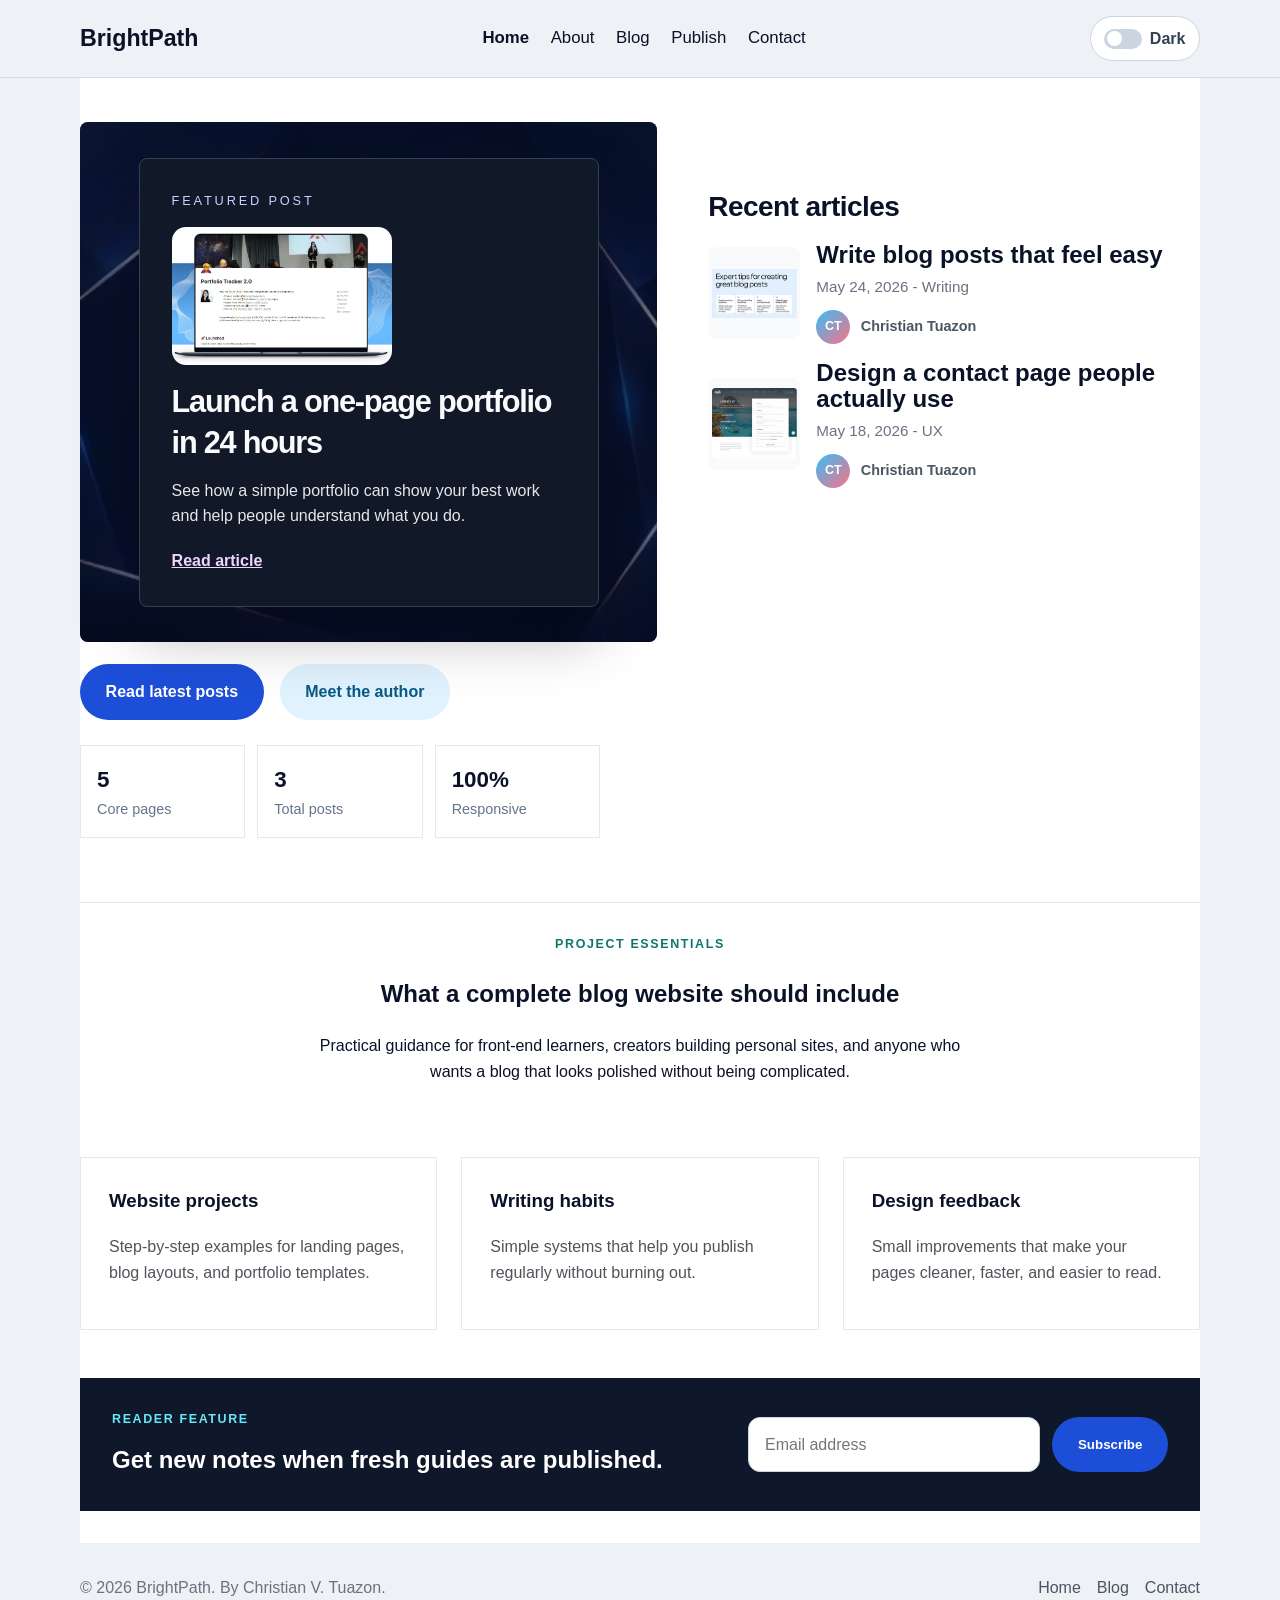
==== index.html @ 2ee39166 "Add files via upload" ====
<!DOCTYPE html>
<html lang="en">
<head>
  <meta charset="UTF-8" />
  <meta name="viewport" content="width=device-width, initial-scale=1.0" />
  <title>BrightPath Blog | Home</title>
  <link rel="stylesheet" href="styles.css?v=20260606-home-responsive-fast" />
</head>
<body class="home-editorial-page">
      <header class="site-header home-shared-header">
      <div class="container header-inner">
        <a class="brand" href="index.html">BrightPath</a>
        <nav>
          <a class="active" href="index.html">Home</a>
          <a href="about.html">About</a>
          <a href="blog.html">Blog</a>
          <a href="publish.html">Publish</a>
          <a href="contact.html">Contact</a>
        </nav>
        <button class="theme-toggle" type="button" aria-label="Turn dark mode on" aria-pressed="false">
          <span class="toggle-track"><span class="toggle-thumb"></span></span>
          <span class="toggle-text">Dark</span>
        </button>
      </div>
    </header>

  <main class="home-editorial-shell">


    <section class="home-editorial-hero">
      <div class="home-feature-story">
        <article class="home-feature-backdrop">
          <div class="home-feature-overlay-card">
            <p class="eyebrow">Featured post</p>
            <a class="home-latest-image" id="home-latest-image-link" href="blog.html"><img id="home-latest-image" src="upscalemedia-transformed.jpg" alt="Latest blog image" /></a>
            <h1 id="home-latest-title">Build your website, publish your story, and grow with confidence.</h1>
            <p id="home-latest-excerpt">BrightPath shares clear tutorials and project notes for makers who want a clean blog, a polished portfolio, and a simple publishing routine.</p>
            <a class="home-latest-link" id="home-latest-link" href="blog.html">Read article</a>
          </div>
        </article>
        <div class="hero-actions">
          <a class="btn" href="blog.html">Read latest posts</a>
          <a class="btn btn-secondary" href="about.html">Meet the author</a>
        </div>
        <div class="hero-stats" aria-label="Website highlights">
          <div><strong>5</strong><span>Core pages</span></div>
          <div><strong id="home-post-count">3</strong><span>Total posts</span></div>
          <div><strong>100%</strong><span>Responsive</span></div>
        </div>
      </div>

      <aside class="home-recent-panel" aria-label="Featured and recent posts">
        <h2>Recent articles</h2>

        <div class="home-recent-list" id="home-recent-posts"></div>
      </aside>
    </section>

    <section class="home-essentials-section features">
      <article>
        <p class="section-label">Project essentials</p>
        <h2>What a complete blog website should include</h2>
        <p>Practical guidance for front-end learners, creators building personal sites, and anyone who wants a blog that looks polished without being complicated.</p>
      </article>
      <div class="feature-grid">
        <div class="feature-card">
          <h3>Website projects</h3>
          <p>Step-by-step examples for landing pages, blog layouts, and portfolio templates.</p>
        </div>
        <div class="feature-card">
          <h3>Writing habits</h3>
          <p>Simple systems that help you publish regularly without burning out.</p>
        </div>
        <div class="feature-card">
          <h3>Design feedback</h3>
          <p>Small improvements that make your pages cleaner, faster, and easier to read.</p>
        </div>
      </div>
    </section>

    <section class="newsletter-strip home-newsletter">
      <div>
        <p class="section-label">Reader feature</p>
        <h2>Get new notes when fresh guides are published.</h2>
      </div>
      <form id="newsletter-form">
        <input type="email" placeholder="Email address" aria-label="Email address" />
        <button class="btn" type="submit">Subscribe</button>
      </form>
      <p class="form-note" id="newsletter-note" hidden>Thanks. You are on the reader list.</p>
    </section>
  </main>

  <footer class="site-footer home-footer">
    <div class="container footer-inner">
      <p>&copy; 2026 BrightPath. By Christian V. Tuazon.</p>
      <nav>
        <a href="index.html">Home</a>
        <a href="blog.html">Blog</a>
        <a href="contact.html">Contact</a>
      </nav>
    </div>
  </footer>

  <script>
    const savedTheme = localStorage.getItem('brightpath-theme');
    if (savedTheme === 'dark') document.documentElement.dataset.theme = 'dark';
    document.querySelectorAll('.theme-toggle').forEach((button) => {
      const updateToggle = () => {
        const isDark = document.documentElement.dataset.theme === 'dark';
        button.setAttribute('aria-pressed', String(isDark));
        button.setAttribute('aria-label', isDark ? 'Turn dark mode off' : 'Turn dark mode on');
        button.querySelector('.toggle-text').textContent = isDark ? 'Light' : 'Dark';
      };
      button.addEventListener('click', () => {
        const isDark = document.documentElement.dataset.theme === 'dark';
        if (isDark) {
          delete document.documentElement.dataset.theme;
          localStorage.setItem('brightpath-theme', 'light');
        } else {
          document.documentElement.dataset.theme = 'dark';
          localStorage.setItem('brightpath-theme', 'dark');
        }
        updateToggle();
      });
      updateToggle();
    });
  </script>
  <script src="posts-data.js?v=20260606"></script>
  <script>
    function paintHomePosts(homePosts) {
      const recentPosts = homePosts.slice(1, 4);
      const recentContainer = document.getElementById('home-recent-posts');
      const postCount = document.getElementById('home-post-count');
      const latestTitle = document.getElementById('home-latest-title');
      const latestExcerpt = document.getElementById('home-latest-excerpt');
      const latestLink = document.getElementById('home-latest-link');
      const latestImage = document.getElementById('home-latest-image');
      const latestImageLink = document.getElementById('home-latest-image-link');

      postCount.textContent = homePosts.length;

      if (homePosts.length) {
        const featured = homePosts[0];
        latestTitle.textContent = featured.title;
        latestExcerpt.textContent = featured.excerpt;
        latestLink.href = `post.html?id=${encodeURIComponent(featured.id)}`;
        latestImage.src = featured.image;
        latestImage.alt = featured.imageAlt;
        latestImageLink.href = `post.html?id=${encodeURIComponent(featured.id)}`;

      }

      recentContainer.innerHTML = recentPosts.map((post) => `
        <article class="home-recent-item">
          <img src="${BlogStore.escape(post.image)}" alt="${BlogStore.escape(post.imageAlt)}" />
          <div>
            <h3><a href="post.html?id=${encodeURIComponent(post.id)}">${BlogStore.escape(post.title)}</a></h3>
            <p class="meta">${BlogStore.escape(post.date)} - ${BlogStore.escape(post.categoryLabel)}</p>
            <div class="home-author-row home-author-row-small"><span class="home-avatar">CT</span><span>Christian Tuazon</span></div>
          </div>
        </article>
      `).join('');
    }

    async function renderHomePosts() {
      paintHomePosts(BlogStore.dedupePosts([...BlogStore.getLocalPosts(), ...defaultPosts]));

      const homePosts = await BlogStore.getPosts();
      paintHomePosts(homePosts);
    }

    renderHomePosts();

    document.getElementById('newsletter-form').addEventListener('submit', function(event) {
      event.preventDefault();
      document.getElementById('newsletter-note').hidden = false;
      this.reset();
    });
  </script>
</body>
</html>
---- styles.css ----
:root {
  color-scheme: light;
  font-family: Inter, Arial, sans-serif;
  font-size: 16px;
  line-height: 1.6;
  color: #111827;
  background: #f5f7fb;
}

* {
  box-sizing: border-box;
}

html, body {
  margin: 0;
  padding: 0;
}

body {
  min-height: 100vh;
}

img {
  max-width: 100%;
  display: block;
}

.container {
  width: min(1120px, calc(100% - 2rem));
  margin: 0 auto;
}

.site-header {
  background: #fff;
  border-bottom: 1px solid #e7e7ed;
  position: sticky;
  top: 0;
  z-index: 10;
}

.header-inner {
  display: flex;
  align-items: center;
  justify-content: space-between;
  gap: 1rem;
  padding: 1rem 0;
}

.brand {
  font-weight: 700;
  font-size: 1.3rem;
  color: #111827;
  text-decoration: none;
}

nav {
  display: flex;
  flex-wrap: wrap;
  gap: 1rem;
}

nav a {
  color: #4b5563;
  text-decoration: none;
  font-weight: 500;
}

nav a:hover {
  color: #111827;
}

nav a.active {
  color: #111827;
  font-weight: 700;
}

.hero, .page-hero {
  padding: 4rem 0 3rem;
}

.publish-quote-page {
  background: #060a17;
}

.publish-quote-page .site-header {
  background: transparent;
  border-bottom: none;
}

.publish-quote-page .header-inner {
  background: rgba(6, 16, 32, 0.92);
  border: 1px solid rgba(255, 255, 255, 0.08);
}

.publish-quote-page .content-block {
  background: #0f172a;
  border: 1px solid rgba(255, 255, 255, 0.08);
  box-shadow: 0 40px 90px rgba(0, 0, 0, 0.35);
}

.publish-quote-page .page-hero {
  background: transparent;
}

.publish-form {
  display: grid;
  gap: 1.5rem;
}

.publish-form .form-row {
  display: grid;
  grid-template-columns: repeat(2, minmax(0, 1fr));
  gap: 1.25rem;
}

.publish-form .form-row.full {
  grid-template-columns: 1fr;
}

.publish-form label {
  background: #f8fafc;
  border: 1px solid #e5e7ef;
  border-radius: 18px;
  padding: 1rem 1.1rem;
}

.publish-form label span,
.publish-form label strong {
  display: block;
}

.publish-form label input,
.publish-form label select,
.publish-form label textarea {
  margin-top: 0.75rem;
}

.hero {
  display: grid;
  gap: 2rem;
  grid-template-columns: 1.4fr 1fr;
  align-items: center;
}

.about-hero,
.contact-hero {
  display: grid;
  gap: 2rem;
  grid-template-columns: 1.25fr 0.75fr;
  align-items: center;
}

.hero-visual {
  position: relative;
}

.hero-illustration {
  width: 100%;
  border-radius: 28px;
  box-shadow: 0 25px 50px rgba(15, 23, 42, 0.08);
}

.hero-card {
  position: absolute;
  left: 0;
  right: 0;
  bottom: -2rem;
  margin: auto;
  width: min(360px, 100%);
  background: #fff;
  border: 1px solid #e7e7ed;
  border-radius: 24px;
  padding: 1.6rem;
  box-shadow: 0 24px 50px rgba(15, 23, 42, 0.08);
}

.card-label {
  text-transform: uppercase;
  letter-spacing: 0.2em;
  font-size: 0.75rem;
  color: #0f766e;
  margin-bottom: 0.75rem;
}

.eyebrow {
  text-transform: uppercase;
  letter-spacing: 0.15em;
  font-size: 0.8rem;
  margin-bottom: 1rem;
  color: #0f766e;
}

.section-label {
  color: #0f766e;
  font-size: 0.78rem;
  font-weight: 800;
  letter-spacing: 0.13em;
  margin: 0 0 0.65rem;
  text-transform: uppercase;
}

.description-box {
  background: #f8fafc;
  border: 1px solid #e2e8f0;
  border-radius: 14px;
  margin-top: 1.25rem;
  padding: 1.25rem;
}

.description-box p {
  margin-top: 0;
}

.description-box ul {
  margin-bottom: 0;
}

.hero h1, .page-hero h1 {
  font-size: clamp(2.5rem, 4vw, 3.6rem);
  margin: 0 0 1rem;
  max-width: 14ch;
}

.hero p, .page-hero p {
  max-width: 60ch;
  color: #4b5563;
}

.hero-actions,
.post-actions {
  display: flex;
  flex-wrap: wrap;
  gap: 1rem;
  margin-top: 1.5rem;
}

.hero-stats {
  display: grid;
  grid-template-columns: repeat(3, minmax(0, 1fr));
  gap: 0.75rem;
  margin-top: 2rem;
  max-width: 520px;
}

.hero-stats div {
  background: #fff;
  border: 1px solid #e7e7ed;
  border-radius: 14px;
  padding: 1rem;
}

.hero-stats strong,
.hero-stats span {
  display: block;
}

.hero-stats strong {
  font-size: 1.4rem;
}

.hero-stats span {
  color: #64748b;
  font-size: 0.9rem;
}

.btn {
  display: inline-flex;
  align-items: center;
  justify-content: center;
  padding: 0.95rem 1.6rem;
  border-radius: 999px;
  border: none;
  background: #1d4ed8;
  color: #fff;
  text-decoration: none;
  font-weight: 600;
}

.btn:hover {
  background: #1e40af;
}

.btn-secondary {
  background: #e0f2fe;
  color: #075985;
}

.features {
  display: grid;
  gap: 1.5rem;
  margin-top: 3rem;
}

.feature-grid {
  display: grid;
  gap: 1.5rem;
  grid-template-columns: repeat(auto-fit, minmax(220px, 1fr));
  margin-top: 2rem;
}

.feature-card, .post-card, .contact-details, .post-preview, .blog-post, .content-block {
  background: #fff;
  border: 1px solid #e7e7ed;
  border-radius: 18px;
  padding: 1.75rem;
}

.feature-card h3,
.post-card h3,
.post-preview h2,
.blog-post h1,
.content-block h2 {
  margin-top: 0;
}

.cards-preview {
  padding: 3rem 0 4rem;
}

.card-list {
  display: grid;
  gap: 1.5rem;
  grid-template-columns: repeat(auto-fit, minmax(240px, 1fr));
  margin-top: 1.5rem;
}

.post-card p,
.post-preview p,
.contact-details p,
.feature-card p {
  color: #52525b;
}

.post-card a,
.post-preview a {
  color: #1d4ed8;
  text-decoration: none;
  font-weight: 600;
}

.rss-link {
  color: #1d4ed8;
  display: inline-flex;
  font-weight: 700;
  margin-top: 0.5rem;
  text-decoration: none;
}

.requirement-grid,
.timeline {
  display: grid;
  gap: 1rem;
  grid-template-columns: repeat(auto-fit, minmax(220px, 1fr));
  margin-top: 1.5rem;
}

.requirement-grid div,
.timeline article {
  background: #f8fafc;
  border: 1px solid #e2e8f0;
  border-radius: 14px;
  padding: 1.25rem;
}

.requirement-grid h3,
.timeline h3 {
  margin: 0.25rem 0 0.35rem;
}

.requirement-grid p,
.timeline p {
  color: #52525b;
  margin-bottom: 0;
}

.status-dot {
  display: inline-block;
  width: 0.75rem;
  height: 0.75rem;
  border-radius: 999px;
  background: #22c55e;
  box-shadow: 0 0 0 5px #dcfce7;
}

.timeline span {
  color: #1d4ed8;
  font-weight: 800;
}

.content-block {
  margin-bottom: 2rem;
}

.split {
  display: grid;
  gap: 2rem;
  grid-template-columns: 1fr 1fr;
}

.callout {
  text-align: center;
  padding: 2rem;
}

.callout p {
  margin: 0 auto 1.5rem;
  max-width: 54ch;
  color: #52525b;
}

.about-portrait,
.contact-illustration {
  display: flex;
  justify-content: center;
  align-items: center;
}

.about-portrait img,
.contact-illustration img {
  border-radius: 28px;
  box-shadow: 0 25px 50px rgba(15, 23, 42, 0.08);
}

.blog-list {
  display: grid;
  gap: 1.5rem;
}

.blog-tools {
  align-items: end;
  background: #fff;
  border: 1px solid #e7e7ed;
  border-radius: 18px;
  display: grid;
  gap: 1rem;
  grid-template-columns: minmax(220px, 1fr) auto;
  margin-bottom: 1.5rem;
  padding: 1.25rem;
}

.blog-tools label {
  color: #334155;
  font-weight: 700;
}

.blog-tools input,
.newsletter-strip input {
  width: 100%;
  padding: 0.85rem 1rem;
  border: 1px solid #cbd5e1;
  border-radius: 12px;
  margin-top: 0.45rem;
  font: inherit;
}

.filter-group {
  display: flex;
  flex-wrap: wrap;
  gap: 0.5rem;
}

.filter-btn {
  background: #f8fafc;
  border: 1px solid #cbd5e1;
  border-radius: 999px;
  color: #334155;
  cursor: pointer;
  font: inherit;
  font-weight: 700;
  padding: 0.7rem 1rem;
}

.filter-btn.active,
.filter-btn:hover {
  background: #dbeafe;
  border-color: #93c5fd;
  color: #1d4ed8;
}

.empty-state {
  color: #64748b;
  margin: 0;
  text-align: center;
}

[hidden] {
  display: none !important;
}

.post-preview {
  display: grid;
  gap: 1rem;
  grid-template-columns: 140px 1fr;
  align-items: start;
}

.post-preview img {
  width: 100%;
  border-radius: 18px;
  object-fit: cover;
  min-height: 120px;
}

.post-preview h2 {
  margin: 0 0 0.6rem;
}

.post-preview h2 a {
  color: #111827;
}

.content-block ul,
.blog-post ul {
  padding-left: 1.3rem;
}

.content-block ul li,
.blog-post ul li {
  margin-bottom: 0.75rem;
}

.post-banner {
  margin: 1.5rem 0;
  border-radius: 24px;
  overflow: hidden;
}

.post-actions {
  margin-top: 2rem;
}

.contact-grid {
  display: grid;
  gap: 2rem;
  grid-template-columns: 1.5fr 1fr;
}

.contact-form label,
.publish-form label {
  display: block;
  margin-bottom: 1rem;
  color: #334155;
}

.comment-list {
  display: grid;
  gap: 1rem;
  margin: 1.25rem 0;
}

.comment-list article {
  background: #f8fafc;
  border: 1px solid #e2e8f0;
  border-radius: 14px;
  padding: 1rem;
}

.comment-list p {
  color: #52525b;
  margin-bottom: 0;
}

.comment-form,
.publish-form {
  display: grid;
  gap: 1rem;
}

.comment-form label,
.publish-form label {
  color: #334155;
  font-weight: 700;
}

.contact-form input,
.contact-form textarea,
.comment-form input,
.comment-form textarea,
.publish-form input,
.publish-form select,
.publish-form textarea {
  width: 100%;
  padding: 0.95rem 1rem;
  border: 1px solid #16314d;
  border-radius: 12px;
  margin-top: 0.5rem;
  font: inherit;
  background: #0f172a;
  color: #f8fafc;
}

.publish-form input::placeholder,
.publish-form textarea::placeholder,
.publish-form select option {
  color: rgba(248, 250, 252, 0.65);
}

.contact-form button {
  cursor: pointer;
  margin-top: 0.5rem;
}

.publish-form button {
  justify-self: start;
}

.helper-text {
  color: #52525b;
}

.manage-list {
  display: grid;
  gap: 1rem;
}

.manage-list article {
  align-items: center;
  background: #f8fafc;
  border: 1px solid #e2e8f0;
  border-radius: 14px;
  display: flex;
  gap: 1rem;
  justify-content: space-between;
  padding: 1rem;
}

.manage-list p {
  color: #64748b;
  margin: 0.25rem 0 0;
}

.btn-danger {
  background: #dc2626;
}

.btn-danger:hover {
  background: #b91c1c;
}

.approval-box {
  background: #f8fafc;
  border: 1px solid #e2e8f0;
  border-radius: 14px;
  padding: 1.25rem;
}

.approval-box p:not(.section-label) {
  color: #52525b;
  margin-top: 0;
}

.image-preview {
  border: 1px dashed #cbd5e1;
  border-radius: 14px;
  padding: 0.75rem;
}

.image-preview img {
  border-radius: 10px;
  max-height: 260px;
  object-fit: cover;
  width: 100%;
}

.newsletter-strip {
  align-items: center;
  background: #0f172a;
  color: #fff;
  display: grid;
  gap: 1.5rem;
  grid-template-columns: 1fr minmax(280px, 420px);
  margin-top: 1rem;
  padding: 2rem;
}

.newsletter-strip .form-note {
  color: #bae6fd;
  grid-column: 2;
  margin: -0.75rem 0 0;
}

.newsletter-strip h2 {
  margin: 0;
}

.newsletter-strip .section-label {
  color: #67e8f9;
}

.newsletter-strip form {
  display: flex;
  gap: 0.75rem;
}

.newsletter-strip input {
  margin-top: 0;
}

.meta {
  color: #6b7280;
  font-size: 0.95rem;
  margin-top: 0.25rem;
}

.site-footer {
  padding: 2rem 0;
}

.footer-inner {
  display: flex;
  flex-wrap: wrap;
  gap: 1rem;
  justify-content: space-between;
  align-items: center;
}

.site-footer p {
  margin: 0;
  color: #6b7280;
}

@media (max-width: 860px) {
  .hero,
  .about-hero,
  .contact-hero,
  .contact-grid,
  .split,
  .post-preview,
  .blog-tools,
  .newsletter-strip {
    grid-template-columns: 1fr;
  }

  .hero {
    padding-top: 2.5rem;
  }

  .hero-card {
    position: static;
    transform: translateY(-2rem);
  }

  .header-inner {
    flex-direction: column;
    align-items: flex-start;
  }

  .newsletter-strip form {
    flex-direction: column;
  }

  .newsletter-strip .form-note {
    grid-column: auto;
  }
}

@media (max-width: 640px) {
  .hero h1,
  .page-hero h1 {
    font-size: 2.4rem;
  }

  .header-inner,
  .footer-inner {
    gap: 0.75rem;
  }

  nav {
    width: 100%;
    justify-content: flex-start;
  }

  .hero-stats {
    grid-template-columns: 1fr;
  }
}

.theme-toggle {
  align-items: center;
  background: #fff;
  border: 1px solid #cbd5e1;
  border-radius: 999px;
  color: #334155;
  cursor: pointer;
  display: inline-flex;
  font: inherit;
  font-weight: 700;
  gap: 0.5rem;
  padding: 0.45rem 0.7rem;
}

.toggle-track {
  background: #cbd5e1;
  border-radius: 999px;
  display: inline-flex;
  height: 1.25rem;
  padding: 0.15rem;
  width: 2.35rem;
}

.toggle-thumb {
  background: #fff;
  border-radius: 50%;
  height: 0.95rem;
  transform: translateX(0);
  transition: transform 0.2s ease;
  width: 0.95rem;
}

.theme-toggle[aria-pressed="true"] .toggle-track {
  background: #38bdf8;
}

.theme-toggle[aria-pressed="true"] .toggle-thumb {
  transform: translateX(1.1rem);
}

:root[data-theme="dark"] {
  color-scheme: dark;
}

:root[data-theme="dark"] body {
  background: #0f172a;
  color: #e5e7eb;
}

:root[data-theme="dark"] .site-header,
:root[data-theme="dark"] .hero-card,
:root[data-theme="dark"] .hero-stats div,
:root[data-theme="dark"] .feature-card,
:root[data-theme="dark"] .post-card,
:root[data-theme="dark"] .contact-details,
:root[data-theme="dark"] .post-preview,
:root[data-theme="dark"] .blog-post,
:root[data-theme="dark"] .content-block,
:root[data-theme="dark"] .blog-tools {
  background: #111827;
  border-color: #243244;
}

:root[data-theme="dark"] .brand,
:root[data-theme="dark"] nav a.active,
:root[data-theme="dark"] nav a:hover,
:root[data-theme="dark"] .post-preview h2 a {
  color: #f8fafc;
}

:root[data-theme="dark"] nav a,
:root[data-theme="dark"] .hero p,
:root[data-theme="dark"] .page-hero p,
:root[data-theme="dark"] .post-card p,
:root[data-theme="dark"] .post-preview p,
:root[data-theme="dark"] .contact-details p,
:root[data-theme="dark"] .feature-card p,
:root[data-theme="dark"] .requirement-grid p,
:root[data-theme="dark"] .timeline p,
:root[data-theme="dark"] .comment-list p,
:root[data-theme="dark"] .callout p,
:root[data-theme="dark"] .meta,
:root[data-theme="dark"] .site-footer p {
  color: #cbd5e1;
}

:root[data-theme="dark"] .theme-toggle,
:root[data-theme="dark"] .description-box,
:root[data-theme="dark"] .requirement-grid div,
:root[data-theme="dark"] .timeline article,
:root[data-theme="dark"] .comment-list article,
:root[data-theme="dark"] .manage-list article,
:root[data-theme="dark"] .filter-btn,
:root[data-theme="dark"] .image-preview,
:root[data-theme="dark"] .approval-box {
  background: #1e293b;
  border-color: #334155;
  color: #e5e7eb;
}

:root[data-theme="dark"] .approval-box p:not(.section-label) {
  color: #cbd5e1;
}

:root[data-theme="dark"] .helper-text,
:root[data-theme="dark"] .manage-list p {
  color: #cbd5e1;
}

:root[data-theme="dark"] .btn-secondary {
  background: #164e63;
  color: #cffafe;
}

:root[data-theme="dark"] .blog-tools label,
:root[data-theme="dark"] .contact-form label,
:root[data-theme="dark"] .comment-form label,
:root[data-theme="dark"] .publish-form label {
  color: #e5e7eb;
}

:root[data-theme="dark"] .blog-tools input,
:root[data-theme="dark"] .newsletter-strip input,
:root[data-theme="dark"] .contact-form input,
:root[data-theme="dark"] .contact-form textarea,
:root[data-theme="dark"] .comment-form input,
:root[data-theme="dark"] .comment-form textarea,
:root[data-theme="dark"] .publish-form input,
:root[data-theme="dark"] .publish-form select,
:root[data-theme="dark"] .publish-form textarea {
  background: #0f172a;
  border-color: #334155;
  color: #f8fafc;
}

:root[data-theme="dark"] input::placeholder,
:root[data-theme="dark"] textarea::placeholder {
  color: #94a3b8;
}

:root[data-theme="dark"] .filter-btn.active,
:root[data-theme="dark"] .filter-btn:hover {
  background: #38bdf8;
  border-color: #7dd3fc;
  color: #082f49;
  box-shadow: 0 0 0 3px rgba(56, 189, 248, 0.18);
}

.request-card {
  align-items: flex-start !important;
}

.request-actions {
  display: grid;
  flex: 0 0 220px;
  gap: 0.75rem;
  order: -1;
}

.request-actions label {
  color: #334155;
  font-weight: 700;
}

.request-actions input {
  width: 100%;
  padding: 0.85rem 1rem;
  border: 1px solid #cbd5e1;
  border-radius: 12px;
  margin-top: 0.45rem;
  font: inherit;
}

.request-content {
  flex: 1;
  min-width: 0;
}

.request-body {
  white-space: pre-wrap;
  overflow-wrap: anywhere;
}

@media (max-width: 760px) {
  .request-card {
    flex-direction: column;
  }

  .request-actions {
    width: 100%;
  }
}

:root[data-theme="dark"] .request-actions label {
  color: #e5e7eb;
}

:root[data-theme="dark"] .request-actions input {
  background: #0f172a;
  border-color: #334155;
  color: #f8fafc;
}

.request-card {
  gap: 1rem !important;
  justify-content: flex-start !important;
}

.request-actions {
  flex-basis: 180px;
}

.request-content h2 {
  margin-bottom: 0.35rem;
}

.request-card {
  display: grid !important;
  grid-template-columns: 1fr !important;
  gap: 1rem !important;
  overflow: visible !important;
}

.request-content {
  order: 1;
  width: 100%;
}

.request-actions {
  align-items: end;
  display: flex !important;
  flex: none !important;
  flex-wrap: wrap;
  gap: 0.75rem;
  order: 2;
  width: 100%;
}

.request-actions label {
  display: grid;
  gap: 0.35rem;
  min-width: 220px;
}

.request-actions input {
  margin-top: 0 !important;
}

.request-body {
  max-height: 260px;
  overflow: auto;
}

.request-preview-image {
  border-radius: 12px;
  margin: 0.75rem 0;
  max-height: 220px;
  object-fit: cover;
  width: min(360px, 100%);
}

.manage-actions {
  align-items: center;
  display: flex;
  flex-wrap: wrap;
  gap: 0.75rem;
  justify-content: flex-end;
}

.photo-update {
  color: #334155;
  display: grid;
  font-weight: 700;
  gap: 0.35rem;
}

.photo-update input {
  max-width: 220px;
}

:root[data-theme="dark"] .photo-update {
  color: #e5e7eb;
}

/* About poster layout */
.about-poster-page {
  background: #8f9191;
  color: #f7efe9;
  font-family: "Trebuchet MS", Inter, Arial, sans-serif;
  padding: 1.75rem 0 2rem;
}

.about-poster-meta {
  color: #111827;
  display: flex;
  font-weight: 800;
  gap: 1.5rem;
  justify-content: space-between;
  line-height: 1.15;
  margin-bottom: 1.5rem;
}

.about-poster-bottom {
  margin-bottom: 0;
  margin-top: 1.5rem;
}

.about-poster {
  background: #080808;
  border: 1px solid rgba(255, 255, 255, 0.14);
  box-shadow: 0 30px 70px rgba(0, 0, 0, 0.25);
  overflow: hidden;
}

.about-poster-top {
  align-items: flex-start;
  display: flex;
  gap: 1.25rem;
  justify-content: space-between;
  padding: 1.5rem clamp(1.25rem, 3vw, 2.65rem) 0.5rem;
}

.about-poster-brand {
  align-items: center;
  display: flex;
  font-weight: 800;
  gap: 0.85rem;
  line-height: 1.05;
}

.about-poster-mark {
  background: #f7efe9;
  border-radius: 0 999px 999px 0;
  display: inline-block;
  height: 1.75rem;
  width: 3.75rem;
}

.about-poster-links {
  display: flex;
  flex-wrap: wrap;
  gap: clamp(0.85rem, 2vw, 2rem);
  padding-top: 0.35rem;
}

.about-poster-links a {
  color: #f7efe9;
  font-weight: 800;
}

.about-poster-copy {
  padding: 2.1rem clamp(1.25rem, 3vw, 2.65rem) 1.8rem;
}

.about-poster-kicker {
  color: rgba(247, 239, 233, 0.75);
  font-weight: 800;
  letter-spacing: 0.14em;
  margin: 0 0 0.85rem;
  text-transform: uppercase;
}

.about-poster-copy h1 {
  font-family: Impact, Haettenschweiler, "Arial Narrow Bold", sans-serif;
  font-size: clamp(3.2rem, 9vw, 8rem);
  letter-spacing: 0.04em;
  line-height: 0.9;
  margin: 0;
  max-width: 10ch;
  text-transform: uppercase;
}

.about-poster-intro {
  align-items: end;
  display: grid;
  gap: 1.5rem;
  grid-template-columns: 1.1fr 1fr auto;
  margin-top: 1.25rem;
}

.about-poster-intro p {
  color: rgba(247, 239, 233, 0.78);
  margin: 0;
}

.about-poster-cta {
  color: #f7efe9;
  font-weight: 900;
  text-decoration: underline;
  text-underline-offset: 0.4rem;
  text-transform: uppercase;
  white-space: nowrap;
}

.about-poster-stage {
  background:
    linear-gradient(rgba(0, 0, 0, 0.14) 1px, transparent 1px),
    linear-gradient(90deg, rgba(0, 0, 0, 0.14) 1px, transparent 1px),
    #f7efe9;
  background-size: 72px 72px, 72px 72px, auto;
  border-top-right-radius: 170px;
  min-height: 510px;
  overflow: hidden;
  position: relative;
}

.about-poster-portrait {
  align-items: flex-end;
  display: flex;
  inset: 2.5rem 0 0;
  justify-content: center;
  position: absolute;
  z-index: 2;
}

.about-poster-portrait img {
  max-height: 520px;
  object-fit: cover;
  object-position: center top;
  width: min(460px, 46vw);
}

.about-sticker {
  box-shadow: 0 14px 30px rgba(0, 0, 0, 0.18);
  color: #111827;
  font-weight: 900;
  line-height: 0.95;
  position: absolute;
  text-align: center;
  text-transform: uppercase;
  z-index: 3;
}

.about-sticker small {
  display: block;
  font-size: 0.9rem;
  font-weight: 800;
  line-height: 1.15;
  margin-top: 0.65rem;
  text-transform: none;
}

.about-sticker-a {
  align-items: center;
  background: #7de7e2;
  border-radius: 50%;
  display: flex;
  flex-direction: column;
  height: 156px;
  justify-content: center;
  left: 14%;
  padding: 1.25rem;
  top: 1.25rem;
  transform: rotate(-10deg);
  width: 156px;
}

.about-sticker-b {
  background: #ffd400;
  border-radius: 10px;
  font-size: 1.1rem;
  left: 2.5%;
  padding: 0.9rem 1.15rem;
  top: 11.25rem;
  transform: rotate(-7deg);
}

.about-sticker-c {
  background: #ff8a00;
  border-radius: 14px;
  bottom: 3.9rem;
  color: #fff7ef;
  font-size: 1.02rem;
  left: 16%;
  padding: 1rem 1.25rem;
  transform: rotate(10deg);
}

.about-sticker-d {
  background: #ff4e81;
  border-radius: 12px;
  color: #fff;
  font-size: 1.1rem;
  padding: 1rem 1.15rem;
  right: 22%;
  top: 9.4rem;
  transform: rotate(8deg);
}

.about-sticker-e {
  background: #84e7e4;
  border-radius: 16px;
  font-size: 1rem;
  padding: 1rem;
  right: 4%;
  top: 12.75rem;
  transform: rotate(-14deg);
}

.about-sticker-f {
  align-items: center;
  background: #a8ef73;
  border-radius: 50%;
  bottom: 1.6rem;
  display: flex;
  font-size: 0.92rem;
  height: 172px;
  justify-content: center;
  padding: 1.35rem;
  right: 18%;
  transform: rotate(12deg);
  width: 172px;
}

.about-sticker-f span {
  border: 4px solid #111827;
  border-radius: 999px;
  display: inline-block;
  padding: 1rem 0.85rem;
}

.about-info-grid {
  display: grid;
  gap: 1.1rem;
  grid-template-columns: repeat(3, minmax(0, 1fr));
  margin-top: 1.35rem;
}

.about-info-card {
  background: rgba(8, 8, 8, 0.92);
  border: 1px solid rgba(255, 255, 255, 0.13);
  color: #f7efe9;
  padding: 1.35rem;
}

.about-info-card h2 {
  color: rgba(247, 239, 233, 0.78);
  font-size: 0.85rem;
  letter-spacing: 0.18em;
  margin: 0 0 0.85rem;
  text-transform: uppercase;
}

.about-info-card p,
.about-info-card li {
  color: #f7efe9;
  line-height: 1.6;
  margin: 0;
}

.about-info-card ul {
  list-style: none;
  margin: 0;
  padding: 0;
}

.about-info-card li + li {
  margin-top: 0.55rem;
}

:root[data-theme="dark"] .about-poster-page {
  background: #0b1120;
}

:root[data-theme="dark"] .about-poster-meta {
  color: #e5e7eb;
}

:root[data-theme="dark"] .about-poster,
:root[data-theme="dark"] .about-info-card {
  background: #05070d;
  border-color: rgba(148, 163, 184, 0.24);
}

@media (max-width: 1024px) {
  .about-poster-intro,
  .about-info-grid {
    grid-template-columns: 1fr;
  }

  .about-poster-cta {
    justify-self: start;
  }

  .about-poster-stage {
    border-top-right-radius: 120px;
    min-height: 700px;
  }

  .about-poster-portrait img {
    width: min(420px, 64vw);
  }
}

@media (max-width: 760px) {
  .about-poster-meta,
  .about-poster-top {
    flex-direction: column;
    align-items: flex-start;
  }

  .about-poster-copy h1 {
    font-size: clamp(3rem, 18vw, 5.4rem);
  }

  .about-poster-stage {
    background-size: 48px 48px, 48px 48px, auto;
    border-top-right-radius: 90px;
    min-height: 780px;
  }

  .about-poster-portrait {
    inset: 7.5rem 0 0;
  }

  .about-poster-portrait img {
    max-height: 460px;
    width: min(320px, 72vw);
  }

  .about-sticker-a {
    height: 130px;
    left: 8%;
    top: 1rem;
    width: 130px;
  }

  .about-sticker-b {
    left: 4%;
    top: 10.6rem;
  }

  .about-sticker-c {
    bottom: 10rem;
    left: 8%;
  }

  .about-sticker-d {
    right: 6%;
    top: 15.6rem;
  }

  .about-sticker-e {
    right: 2%;
    top: 25.6rem;
  }

  .about-sticker-f {
    bottom: 1.5rem;
    height: 138px;
    right: 10%;
    width: 138px;
  }
}

.about-profile-grid {
  display: grid;
  gap: 1.65rem;
  grid-template-columns: repeat(3, minmax(0, 1fr));
  margin-top: 1.65rem;
}

.about-profile-card {
  min-height: 224px;
  padding: 1.7rem;
}

.about-profile-card h2 {
  color: #d7dce8;
  font-size: 0.9rem;
  letter-spacing: 0.28em;
  margin-bottom: 1.25rem;
}

.about-profile-card p,
.about-profile-card li {
  font-size: 1.05rem;
  font-weight: 700;
  line-height: 1.6;
}

.about-profile-card p + p {
  margin-top: 0.6rem;
}

.about-profile-card li + li {
  margin-top: 0.75rem;
}

@media (max-width: 1024px) {
  .about-profile-grid {
    grid-template-columns: 1fr 1fr;
  }
}

@media (max-width: 760px) {
  .about-profile-grid {
    grid-template-columns: 1fr;
  }
}

#blog-basics,
#profile,
#process {
  scroll-margin-top: 6rem;
}

#qualification {
  scroll-margin-top: 6rem;
}

.about-profile-grid {
  gap: 2rem;
}

.about-profile-card {
  min-height: 292px;
  padding: 2rem;
}

.about-profile-card p,
.about-profile-card li {
  font-size: 1.13rem;
}

/* Magazine Blog UI */
.magazine-blog-page {
  background: #ffffff;
  color: #0f172a;
  font-family: Inter, Arial, sans-serif;
}

.magazine-site-header {
  box-shadow: none;
}

.magazine-shell {
  margin: 0 auto;
  width: min(1140px, calc(100% - 2rem));
}

.magazine-masthead {
  border-bottom: 1px solid #edf0f4;
  padding: 2.4rem 0 1.45rem;
  position: relative;
  text-align: center;
}

.magazine-topline {
  align-items: center;
  display: flex;
  inset: 2.25rem 0 auto;
  justify-content: space-between;
  position: absolute;
  width: 100%;
}

.magazine-mini-tools,
.magazine-socials {
  color: #111827;
  display: flex;
  font-size: 0.72rem;
  font-weight: 800;
  gap: 0.8rem;
  letter-spacing: 0.08em;
  text-transform: uppercase;
}

.magazine-socials a {
  color: #111827;
  text-decoration: none;
}

.magazine-logo {
  color: #030712;
  display: inline-block;
  font-size: clamp(2.8rem, 7vw, 5rem);
  font-weight: 300;
  letter-spacing: -0.08em;
  line-height: 0.9;
  text-decoration: none;
}

.magazine-logo span {
  font-weight: 950;
  letter-spacing: -0.1em;
}

.magazine-masthead p {
  color: #9ca3af;
  font-size: 0.78rem;
  font-weight: 800;
  letter-spacing: 0.48em;
  margin: 0.7rem 0 0;
  text-transform: uppercase;
}

.magazine-nav {
  align-items: center;
  border-bottom: 1px solid #edf0f4;
  display: flex;
  flex-wrap: wrap;
  justify-content: center;
  margin-bottom: 3.5rem;
}

.magazine-nav .filter-btn {
  background: transparent;
  border: 0;
  border-left: 1px solid #edf0f4;
  border-radius: 0;
  color: #111827;
  font-size: 0.7rem;
  letter-spacing: 0.08em;
  padding: 1.35rem 1rem;
  text-transform: uppercase;
}

.magazine-nav .filter-btn:last-child {
  border-right: 1px solid #edf0f4;
}

.magazine-nav .filter-btn.active,
.magazine-nav .filter-btn:hover {
  background: #fff;
  color: #fb4d72;
  box-shadow: inset 0 -2px 0 #fb4d72;
}

.magazine-search-row {
  align-items: end;
  display: grid;
  gap: 1rem;
  grid-template-columns: minmax(220px, 420px) auto;
  justify-content: space-between;
  margin: 0 auto 2.4rem;
  width: min(960px, 100%);
}

.magazine-search-row label {
  color: #111827;
  font-size: 0.74rem;
  font-weight: 900;
  letter-spacing: 0.15em;
  text-transform: uppercase;
}

.magazine-search-row input {
  border: 1px solid #e5e7eb;
  border-radius: 0;
  display: block;
  font: inherit;
  margin-top: 0.55rem;
  padding: 0.9rem 1rem;
  width: 100%;
}

.magazine-actions {
  display: flex;
  flex-wrap: wrap;
  gap: 0.75rem;
  justify-content: flex-end;
}

.magazine-pill {
  background: #fb4d72;
  border-radius: 999px;
  color: #fff;
  font-size: 0.72rem;
  font-weight: 900;
  letter-spacing: 0.08em;
  padding: 0.8rem 1.2rem;
  text-decoration: none;
  text-transform: uppercase;
}

.magazine-feature {
  margin: 0 auto 3.6rem;
  width: min(980px, 100%);
}

.magazine-feature-frame {
  background: linear-gradient(90deg, #2e3033 0 39%, transparent 39%);
  display: grid;
  grid-template-columns: 0.9fr 1.15fr;
  min-height: 430px;
  padding: 2.4rem 0 2.4rem 4.8rem;
  position: relative;
}

.magazine-feature-card {
  align-self: center;
  background: #f3f6f9;
  padding: clamp(2rem, 4vw, 4rem);
  position: relative;
  z-index: 2;
}

.magazine-feature-card h2 {
  font-size: clamp(1.7rem, 3vw, 2.5rem);
  line-height: 1.12;
  margin: 1.25rem 0 1rem;
}

.magazine-feature-card h2 a,
.magazine-story-card h2 a {
  color: #111827;
  text-decoration: none;
}

.magazine-feature-card p:not(.magazine-meta) {
  color: #374151;
  margin-bottom: 1.35rem;
}

.magazine-feature-image {
  display: block;
  min-height: 360px;
  overflow: hidden;
}

.magazine-feature-image img {
  height: 100%;
  object-fit: cover;
  width: 100%;
}

.magazine-stories {
  margin: 0 auto 4rem;
  width: min(900px, 100%);
}

.magazine-kicker {
  color: #0f172a;
  font-size: 0.72rem;
  font-weight: 900;
  letter-spacing: 0.22em;
  margin: 0 0 0.55rem;
  text-transform: uppercase;
}

.magazine-stories > h1 {
  font-size: clamp(2rem, 4vw, 3rem);
  line-height: 1;
  margin: 0 0 1.25rem;
}

.magazine-grid {
  display: grid;
  gap: 3rem 2.4rem;
  grid-template-columns: repeat(3, minmax(0, 1fr));
}

.magazine-story-card {
  background: transparent;
  border: 0;
  color: #111827;
  padding: 0;
}

.magazine-story-image {
  aspect-ratio: 1.45 / 1;
  display: block;
  margin-bottom: 1.1rem;
  overflow: hidden;
  position: relative;
}

.magazine-story-image img {
  height: 100%;
  object-fit: cover;
  width: 100%;
}

.magazine-story-card h2 {
  font-size: 1.35rem;
  line-height: 1.1;
  margin: 0 0 0.8rem;
}

.magazine-meta {
  color: #6b7280;
  font-size: 0.66rem;
  font-weight: 900;
  letter-spacing: 0.14em;
  margin: 0 0 1rem;
  text-transform: uppercase;
}

.magazine-story-card p:not(.magazine-meta) {
  color: #4b5563;
  font-size: 0.92rem;
  margin: 0 0 1rem;
}

.magazine-read {
  color: #fb4d72;
  font-size: 0.7rem;
  font-weight: 900;
  letter-spacing: 0.12em;
  text-decoration: none;
  text-transform: uppercase;
}

.magazine-read::after {
  content: " ->";
}

.magazine-footer {
  border-top: 1px solid #edf0f4;
}

:root[data-theme="dark"] .magazine-blog-page,
:root[data-theme="dark"] body.magazine-blog-page {
  background: #0b1120;
  color: #f8fafc;
}

:root[data-theme="dark"] .magazine-masthead,
:root[data-theme="dark"] .magazine-nav,
:root[data-theme="dark"] .magazine-footer {
  border-color: #243244;
}

:root[data-theme="dark"] .magazine-logo,
:root[data-theme="dark"] .magazine-mini-tools,
:root[data-theme="dark"] .magazine-socials,
:root[data-theme="dark"] .magazine-socials a,
:root[data-theme="dark"] .magazine-nav .filter-btn,
:root[data-theme="dark"] .magazine-search-row label,
:root[data-theme="dark"] .magazine-kicker,
:root[data-theme="dark"] .magazine-stories > h1,
:root[data-theme="dark"] .magazine-story-card,
:root[data-theme="dark"] .magazine-feature-card h2 a,
:root[data-theme="dark"] .magazine-story-card h2 a {
  color: #f8fafc;
}

:root[data-theme="dark"] .magazine-masthead p,
:root[data-theme="dark"] .magazine-meta,
:root[data-theme="dark"] .magazine-story-card p:not(.magazine-meta),
:root[data-theme="dark"] .magazine-feature-card p:not(.magazine-meta) {
  color: #cbd5e1;
}

:root[data-theme="dark"] .magazine-feature-card,
:root[data-theme="dark"] .magazine-search-row input {
  background: #111827;
  border-color: #334155;
  color: #f8fafc;
}

:root[data-theme="dark"] .magazine-feature-frame {
  background: linear-gradient(90deg, #020617 0 39%, transparent 39%);
}

@media (max-width: 900px) {
  .magazine-topline {
    position: static;
    margin-bottom: 1.2rem;
  }

  .magazine-masthead p {
    letter-spacing: 0.24em;
  }

  .magazine-search-row,
  .magazine-feature-frame,
  .magazine-grid {
    grid-template-columns: 1fr;
  }

  .magazine-feature-frame {
    background: #2e3033;
    padding: 1.25rem;
  }

  .magazine-feature-card {
    order: 2;
  }

  .magazine-feature-image {
    min-height: 260px;
  }
}

@media (max-width: 640px) {
  .magazine-shell {
    width: min(100% - 1rem, 1140px);
  }

  .magazine-logo {
    font-size: clamp(2.25rem, 15vw, 3.4rem);
  }

  .magazine-masthead p {
    font-size: 0.62rem;
    letter-spacing: 0.13em;
  }

  .magazine-nav {
    justify-content: flex-start;
    overflow-x: auto;
    flex-wrap: nowrap;
  }

  .magazine-nav .filter-btn {
    white-space: nowrap;
  }

  .magazine-actions {
    justify-content: flex-start;
  }
}

/* Home editorial UI */
.home-editorial-page {
  background: #cfd6e6;
  color: #0b1228;
  font-family: Inter, Arial, sans-serif;
  padding: 5.5rem 1rem 2rem;
}

.home-editorial-shell {
  background: #fff;
  border: 1px solid #d7dce5;
  border-radius: 10px 10px 0 0;
  box-shadow: 0 24px 70px rgba(15, 23, 42, 0.08);
  margin: 0 auto;
  overflow: hidden;
  width: min(1160px, 100%);
}

.home-editorial-header {
  align-items: center;
  border-bottom: 1px solid #e5e7eb;
  display: flex;
  gap: 1.5rem;
  justify-content: space-between;
  padding: 1.55rem 2rem;
}

.home-primary-nav,
.home-header-actions,
.home-topic-nav {
  align-items: center;
  display: flex;
  flex-wrap: wrap;
  gap: 1.4rem;
}

.home-logo {
  color: #0b1228;
  font-size: 1.2rem;
  font-weight: 900;
  text-decoration: none;
}

.home-primary-nav nav a,
.home-topic-nav a,
.home-topic-nav span {
  color: #111827;
  font-size: 0.9rem;
  font-weight: 800;
  text-decoration: none;
}

.home-primary-nav nav a.active,
.home-primary-nav nav a:hover,
.home-topic-nav a:hover {
  color: #1d4ed8;
}

.home-login,
.home-start {
  align-items: center;
  border: 1px solid #111827;
  border-radius: 999px;
  color: #111827;
  display: inline-flex;
  font-weight: 800;
  justify-content: center;
  padding: 0.75rem 1.35rem;
  text-decoration: none;
}

.home-start {
  background: #0b1228;
  color: #fff;
}

.home-topic-nav {
  border-bottom: 1px solid #e5e7eb;
  justify-content: flex-start;
  padding: 1.35rem 2rem;
}

.home-topic-nav span {
  margin-left: auto;
}

.home-editorial-hero {
  display: grid;
  gap: clamp(2rem, 5vw, 4rem);
  grid-template-columns: minmax(0, 1.1fr) minmax(320px, 0.85fr);
  padding: 2.8rem 2rem 3.25rem;
}

.home-feature-story h1 {
  color: #0b1228;
  font-size: clamp(2.75rem, 5vw, 4.4rem);
  letter-spacing: 0;
  line-height: 0.98;
  margin: 0 0 1.65rem;
  max-width: 12ch;
}

.home-feature-image {
  aspect-ratio: 1.55 / 1;
  margin-bottom: 1.35rem;
  object-fit: cover;
  width: 100%;
}

.home-feature-story > p:not(.eyebrow) {
  color: #111827;
  font-size: 1.05rem;
  max-width: 58ch;
}

.home-editorial-page .hero-actions {
  margin-top: 1.35rem;
}

.home-editorial-page .hero-stats {
  margin-top: 1.6rem;
}

.home-editorial-page .hero-stats div {
  border-radius: 0;
}

.home-recent-panel {
  padding-top: 4.9rem;
}

.home-recent-panel > h2 {
  color: #0b1228;
  font-size: clamp(1.8rem, 3vw, 2.3rem);
  line-height: 1;
  margin: 0 0 1.3rem;
}

.home-featured-card {
  border-bottom: 1px solid #e5e7eb;
  margin-bottom: 1.4rem;
  padding-bottom: 1.25rem;
}

.home-featured-card h3,
.home-recent-item h3 {
  color: #0b1228;
  font-size: clamp(1.25rem, 2vw, 1.7rem);
  line-height: 1.08;
  margin: 0 0 0.55rem;
}

.home-featured-card p:not(.card-label) {
  color: #4b5563;
  margin: 0 0 0.8rem;
}

.home-featured-card a,
.home-recent-item h3 a {
  color: #0b1228;
  text-decoration: none;
}

.home-featured-card a {
  color: #1d4ed8;
  font-weight: 900;
}

.home-recent-list {
  display: grid;
  gap: 1.25rem;
}

.home-recent-item {
  align-items: center;
  display: grid;
  gap: 1rem;
  grid-template-columns: 150px 1fr;
}

.home-recent-item img {
  aspect-ratio: 1.25 / 1;
  object-fit: cover;
  width: 100%;
}

.home-recent-item .meta {
  color: #6b7280;
  margin: 0;
}

.home-essentials-section,
.home-newsletter {
  margin: 0 2rem 2rem;
}

.home-essentials-section {
  border-top: 1px solid #e5e7eb;
  padding-top: 2rem;
}

.home-editorial-page .feature-card,
.home-editorial-page .post-card {
  border-radius: 0;
}

.home-footer {
  background: transparent;
}

:root[data-theme="dark"] body.home-editorial-page,
:root[data-theme="dark"] .home-editorial-page {
  background: #0b1120;
  color: #f8fafc;
}

:root[data-theme="dark"] .home-editorial-shell {
  background: #111827;
  border-color: #243244;
}

:root[data-theme="dark"] .home-editorial-header,
:root[data-theme="dark"] .home-topic-nav,
:root[data-theme="dark"] .home-featured-card,
:root[data-theme="dark"] .home-essentials-section {
  border-color: #243244;
}

:root[data-theme="dark"] .home-logo,
:root[data-theme="dark"] .home-primary-nav nav a,
:root[data-theme="dark"] .home-topic-nav a,
:root[data-theme="dark"] .home-topic-nav span,
:root[data-theme="dark"] .home-feature-story h1,
:root[data-theme="dark"] .home-recent-panel > h2,
:root[data-theme="dark"] .home-featured-card h3,
:root[data-theme="dark"] .home-recent-item h3,
:root[data-theme="dark"] .home-recent-item h3 a,
:root[data-theme="dark"] .home-featured-card a {
  color: #f8fafc;
}

:root[data-theme="dark"] .home-feature-story > p:not(.eyebrow),
:root[data-theme="dark"] .home-featured-card p:not(.card-label),
:root[data-theme="dark"] .home-recent-item .meta {
  color: #cbd5e1;
}

:root[data-theme="dark"] .home-login {
  border-color: #cbd5e1;
  color: #f8fafc;
}

:root[data-theme="dark"] .home-start {
  background: #38bdf8;
  color: #082f49;
}

@media (max-width: 940px) {
  .home-editorial-page {
    padding-top: 1rem;
  }

  .home-editorial-header,
  .home-editorial-hero {
    grid-template-columns: 1fr;
  }

  .home-editorial-header {
    align-items: flex-start;
    flex-direction: column;
  }

  .home-recent-panel {
    padding-top: 0;
  }
}

@media (max-width: 680px) {
  .home-editorial-header,
  .home-topic-nav,
  .home-editorial-hero {
    padding-left: 1rem;
    padding-right: 1rem;
  }

  .home-topic-nav span {
    margin-left: 0;
  }

  .home-recent-item {
    grid-template-columns: 96px 1fr;
  }

  .home-essentials-section,
  .home-newsletter {
    margin-left: 1rem;
    margin-right: 1rem;
  }
}

/* Home editorial refinements */
.home-editorial-page {
  align-items: flex-start;
  display: flex;
  flex-direction: column;
  min-height: 100vh;
  padding-top: 5.2rem;
}

.home-editorial-shell {
  border-radius: 8px 8px 0 0;
  width: min(1030px, calc(100% - 2rem));
}

.home-editorial-header {
  min-height: 76px;
  padding: 1.35rem 2rem;
}

.home-primary-nav {
  gap: 2rem;
}

.home-primary-nav nav,
.home-topic-nav {
  gap: 1.7rem;
}

.home-primary-nav nav a,
.home-topic-nav a,
.home-topic-nav span {
  color: #0b1228;
  font-size: 0.86rem;
  letter-spacing: 0;
}

.home-header-actions {
  gap: 0.85rem;
}

.home-login,
.home-start {
  min-height: 42px;
  padding: 0.7rem 1.25rem;
}

.home-topic-nav {
  min-height: 74px;
  padding: 1.25rem 2rem;
}

.home-editorial-hero {
  gap: 3.2rem;
  grid-template-columns: minmax(0, 1.05fr) minmax(330px, 0.95fr);
  padding: 2.85rem 2rem 4rem;
}

.home-feature-story .eyebrow {
  display: none;
}

.home-feature-story h1 {
  font-size: clamp(2.35rem, 4vw, 3.4rem);
  letter-spacing: -0.04em;
  margin-bottom: 1.55rem;
  max-width: 11.5ch;
}

.home-feature-image {
  aspect-ratio: 1.72 / 1;
  border-radius: 0;
  margin-bottom: 1.45rem;
}

.home-feature-story > p:not(.eyebrow) {
  font-size: 0.98rem;
  line-height: 1.55;
  max-width: 46ch;
}

.home-recent-panel {
  padding-top: 4.4rem;
}

.home-recent-panel > h2 {
  font-size: 1.75rem;
  letter-spacing: -0.02em;
  margin-bottom: 1.35rem;
}

.home-featured-card {
  background: #f8fafc;
  border: 1px solid #e5e7eb;
  margin-bottom: 1.35rem;
  padding: 1rem;
}

.home-featured-card h3 {
  font-size: 1.35rem;
}

.home-featured-card p:not(.card-label) {
  font-size: 0.94rem;
}

.home-recent-list {
  gap: 1.25rem;
}

.home-recent-item {
  grid-template-columns: 138px 1fr;
}

.home-recent-item img {
  aspect-ratio: 1 / 1;
}

.home-recent-item h3 {
  font-size: clamp(1.1rem, 1.9vw, 1.5rem);
  margin-bottom: 0.45rem;
}

.home-author-row {
  align-items: center;
  color: #4b5563;
  display: flex;
  font-weight: 700;
  gap: 0.65rem;
  margin: 1.35rem 0 0;
}

.home-author-row-small {
  font-size: 0.9rem;
  margin-top: 0.65rem;
}

.home-avatar {
  align-items: center;
  background: linear-gradient(135deg, #38bdf8, #fb7185);
  border-radius: 50%;
  color: #fff;
  display: inline-flex;
  flex: 0 0 42px;
  font-size: 0.78rem;
  font-weight: 900;
  height: 42px;
  justify-content: center;
  width: 42px;
}

.home-author-row-small .home-avatar {
  flex-basis: 34px;
  height: 34px;
  width: 34px;
}

.home-editorial-page .hero-actions {
  display: none;
}

.home-editorial-page .hero-stats {
  display: none;
}

.home-essentials-section,
.home-newsletter {
  display: none;
}

:root[data-theme="dark"] .home-author-row {
  color: #cbd5e1;
}

:root[data-theme="dark"] .home-featured-card {
  background: #0f172a;
  border-color: #334155;
}

@media (max-width: 940px) {
  .home-editorial-shell {
    width: min(100%, calc(100% - 1rem));
  }

  .home-editorial-hero {
    gap: 2rem;
  }
}

@media (max-width: 680px) {
  .home-editorial-page {
    padding: 0.5rem;
  }

  .home-primary-nav,
  .home-header-actions,
  .home-topic-nav {
    gap: 0.9rem;
  }

  .home-recent-item {
    grid-template-columns: 94px 1fr;
  }
}

/* Restore Home lower content below the editorial hero */
.home-editorial-page .hero-actions,
.home-editorial-page .hero-stats,
.home-essentials-section,
.home-newsletter {
  display: grid;
}

.home-editorial-page .hero-actions {
  display: flex;
}

.home-editorial-page .hero-stats {
  display: grid;
}

.home-essentials-section,
.home-newsletter {
  margin-top: 0;
}

.home-essentials-section {
  padding-bottom: 1rem;
}

.home-shared-header {
  border-radius: 8px 8px 0 0;
  position: static;
}

.home-shared-header .header-inner {
  padding-left: 0;
  padding-right: 0;
}

.home-shared-header .container {
  width: min(100% - 4rem, 1120px);
}

/* Home header at top like About page */
.home-editorial-page {
  padding-top: 0;
}

.home-editorial-page .home-shared-header {
  border-radius: 0;
  position: sticky;
  top: 0;
  width: 100%;
  z-index: 20;
}

.home-editorial-page .home-shared-header .container {
  width: min(1120px, calc(100% - 2rem));
}

.home-editorial-page .home-shared-header .header-inner {
  padding-left: 0;
  padding-right: 0;
}

.home-editorial-shell {
  margin-top: 3rem;
}

/* Reduce Home left and right empty space */
.home-editorial-page {
  padding-left: 0;
  padding-right: 0;
}

.home-editorial-shell {
  border-left: 0;
  border-radius: 0;
  border-right: 0;
  margin-top: 0;
  width: 100%;
}

.home-editorial-page .home-shared-header .container {
  width: min(100% - 3rem, 1400px);
}

.home-editorial-hero {
  margin: 0 auto;
  max-width: 1400px;
  padding-left: clamp(1rem, 4vw, 4rem);
  padding-right: clamp(1rem, 4vw, 4rem);
}

.home-essentials-section,
.home-newsletter {
  margin-left: clamp(1rem, 4vw, 4rem);
  margin-right: clamp(1rem, 4vw, 4rem);
}

/* Keep Home footer on one row */
.home-footer {
  width: 100%;
}

.home-footer .footer-inner {
  align-items: center;
  display: flex;
  flex-direction: row;
  justify-content: space-between;
}

.home-footer nav {
  justify-content: flex-end;
  width: auto;
}

@media (max-width: 640px) {
  .home-footer .footer-inner {
    align-items: flex-start;
    flex-direction: column;
  }

  .home-footer nav {
    justify-content: flex-start;
  }
}

/* Match Home top header to About header screenshot */
.home-editorial-page .home-shared-header {
  background: #111827;
  border-bottom: 1px solid #243244;
  border-radius: 0;
  color: #f8fafc;
  position: sticky;
  top: 0;
  width: 100%;
  z-index: 30;
}

.home-editorial-page .home-shared-header .header-inner {
  min-height: 92px;
  padding: 1rem 0;
}

.home-editorial-page .home-shared-header .brand,
.home-editorial-page .home-shared-header nav a,
.home-editorial-page .home-shared-header nav a:hover,
.home-editorial-page .home-shared-header nav a.active {
  color: #f8fafc;
}

.home-editorial-page .home-shared-header .brand {
  font-size: 1.45rem;
  font-weight: 900;
}

.home-editorial-page .home-shared-header nav {
  gap: 1.35rem;
}

.home-editorial-page .home-shared-header nav a {
  font-size: 1.05rem;
  font-weight: 500;
}

.home-editorial-page .home-shared-header nav a.active {
  font-weight: 800;
}

.home-editorial-page .home-shared-header .theme-toggle {
  background: #1e293b;
  border-color: #334155;
  color: #f8fafc;
  font-size: 1rem;
  padding: 0.55rem 0.85rem;
}

.home-editorial-page .home-shared-header .toggle-track {
  background: #38bdf8;
}

.home-editorial-page .home-shared-header .toggle-thumb {
  transform: translateX(1.1rem);
}

/* Make Home header spacing match About exactly */
.home-editorial-page .home-shared-header .container,
.home-editorial-page .home-shared-header .header-inner {
  width: min(1120px, calc(100% - 2rem));
  margin-left: auto;
  margin-right: auto;
}

.home-editorial-page .home-shared-header .header-inner {
  padding-left: 0;
  padding-right: 0;
}

/* Narrow Home content width */
.home-editorial-shell {
  border: 1px solid #243244;
  border-radius: 0;
  margin-left: auto;
  margin-right: auto;
  margin-top: 2.5rem;
  width: min(1400px, calc(100% - 4rem));
}

.home-editorial-hero {
  max-width: 1180px;
}

@media (max-width: 760px) {
  .home-editorial-shell {
    width: min(100%, calc(100% - 1rem));
  }
}

/* Match Home content width to About poster block */
.home-editorial-shell {
  margin-left: auto;
  margin-right: auto;
  margin-top: 2rem;
  width: min(1400px, calc(100% - 3rem));
}

.home-editorial-hero {
  max-width: none;
  padding-left: clamp(2rem, 4vw, 3.5rem);
  padding-right: clamp(2rem, 4vw, 3.5rem);
}

.home-essentials-section,
.home-newsletter {
  margin-left: clamp(2rem, 4vw, 3.5rem);
  margin-right: clamp(2rem, 4vw, 3.5rem);
}

@media (max-width: 760px) {
  .home-editorial-shell {
    width: min(100%, calc(100% - 1rem));
  }

  .home-editorial-hero {
    padding-left: 1rem;
    padding-right: 1rem;
  }
}

/* Remove extra Home space below the header */
.home-editorial-shell {
  margin-top: 0;
}

.home-editorial-hero {
  padding-top: 2rem;
}

/* Remove Home side gutter and vertical border */
.home-editorial-shell {
  border-left: 0;
  border-right: 0;
  margin-left: 0;
  margin-right: 0;
  width: 100%;
}

/* Align Home content with header text */
.home-editorial-shell {
  border-left: 1px solid #243244;
  border-right: 1px solid #243244;
  margin-left: auto;
  margin-right: auto;
  width: min(1120px, calc(100% - 2rem));
}

.home-editorial-hero {
  padding-left: clamp(2rem, 3.5vw, 3rem);
  padding-right: clamp(2rem, 3.5vw, 3rem);
}

.home-essentials-section,
.home-newsletter {
  margin-left: clamp(2rem, 3.5vw, 3rem);
  margin-right: clamp(2rem, 3.5vw, 3rem);
}

@media (max-width: 760px) {
  .home-editorial-shell {
    width: min(100%, calc(100% - 1rem));
  }
}

/* Remove Home vertical side lines while keeping alignment */
.home-editorial-shell {
  border-left: 0;
  border-right: 0;
}

/* Fully hide Home wrapper edge in dark view */
.home-editorial-shell {
  border: 0 !important;
  box-shadow: none !important;
}

:root[data-theme="dark"] .home-editorial-shell,
:root[data-theme="dark"] body.home-editorial-page .home-editorial-shell {
  background: transparent !important;
  border: 0 !important;
  box-shadow: none !important;
}

/* Align Home hero content with header without side lines */
.home-editorial-shell {
  margin-left: auto;
  margin-right: auto;
  width: min(1120px, calc(100% - 2rem));
}

.home-editorial-hero {
  padding-left: 0;
  padding-right: 0;
}

.home-essentials-section,
.home-newsletter {
  margin-left: 0;
  margin-right: 0;
}

@media (max-width: 760px) {
  .home-editorial-shell {
    width: min(100%, calc(100% - 1rem));
  }

  .home-editorial-hero {
    padding-left: 1rem;
    padding-right: 1rem;
  }
}

/* Right-side latest post image on Home */
.home-featured-image {
  aspect-ratio: 1.8 / 1;
  display: block;
  margin-bottom: 1rem;
  overflow: hidden;
}

.home-featured-image img {
  height: 100%;
  object-fit: cover;
  width: 100%;
}

/* Left latest blog uses static image as background */
.home-feature-backdrop {
  background:
    linear-gradient(90deg, rgba(15, 23, 42, 0.88), rgba(15, 23, 42, 0.46)),
    url("upscalemedia-transformed.jpg") center / cover no-repeat;
  display: flex;
  flex-direction: column;
  justify-content: flex-end;
  min-height: 560px;
  padding: clamp(1.5rem, 4vw, 3rem);
}

.home-feature-backdrop .eyebrow {
  display: block;
  color: #38bdf8;
  margin-bottom: 0.9rem;
}

.home-feature-backdrop h1 {
  color: #f8fafc;
  font-size: clamp(2.7rem, 5vw, 5rem);
  line-height: 0.98;
  margin: 0 0 1rem;
  max-width: 10ch;
}

.home-feature-backdrop p:not(.eyebrow) {
  color: #e5e7eb;
  font-size: 1.05rem;
  line-height: 1.55;
  margin: 0;
  max-width: 52ch;
}

.home-latest-link {
  color: #fff;
  font-weight: 900;
  margin-top: 1.25rem;
  text-decoration: none;
}

.home-latest-link::after {
  content: " ->";
}

.home-feature-backdrop .home-author-row {
  color: #f8fafc;
}

@media (max-width: 760px) {
  .home-feature-backdrop {
    min-height: 480px;
  }
}

/* Latest blog picture inside left background panel */
.home-latest-image {
  align-self: flex-start;
  border: 1px solid rgba(255, 255, 255, 0.24);
  display: block;
  margin-bottom: 1.25rem;
  overflow: hidden;
  width: min(360px, 100%);
}

.home-latest-image img {
  aspect-ratio: 1.8 / 1;
  display: block;
  height: 100%;
  object-fit: cover;
  width: 100%;
}

/* Home latest background should show picture only */
.home-feature-backdrop {
  align-items: center;
  justify-content: flex-end;
  min-height: 560px;
  padding-bottom: clamp(2rem, 7vw, 5rem);
}

.home-feature-backdrop .eyebrow,
.home-feature-backdrop h1,
.home-feature-backdrop p:not(.eyebrow),
.home-feature-backdrop .home-author-row,
.home-feature-backdrop .home-latest-link {
  display: none !important;
}

.home-latest-image {
  border: 0;
  box-shadow: 0 24px 50px rgba(0, 0, 0, 0.32);
  margin: 0 auto;
  width: min(300px, 55%);
}

.home-latest-image img {
  aspect-ratio: 1.6 / 1;
}

@media (max-width: 760px) {
  .home-feature-backdrop {
    min-height: 420px;
    padding-bottom: 2rem;
  }

  .home-latest-image {
    width: min(260px, 72%);
  }
}

/* Home left featured card over blue image */
.home-feature-backdrop {
  align-items: center;
  background: url("upscalemedia-transformed.jpg") center / cover no-repeat;
  border-radius: 28px;
  justify-content: center;
  min-height: 430px;
  padding: 2rem;
  position: relative;
}

.home-feature-backdrop::before {
  background: rgba(8, 15, 32, 0.58);
  border-radius: inherit;
  content: "";
  inset: 0;
  position: absolute;
}

.home-feature-overlay-card {
  background: #111827;
  border: 1px solid #334155;
  border-radius: 24px;
  box-shadow: 0 28px 60px rgba(0, 0, 0, 0.28);
  max-width: 460px;
  padding: clamp(1.5rem, 4vw, 2rem);
  position: relative;
  z-index: 1;
}

.home-feature-backdrop .home-feature-overlay-card .eyebrow,
.home-feature-backdrop .home-feature-overlay-card h1,
.home-feature-backdrop .home-feature-overlay-card p,
.home-feature-backdrop .home-feature-overlay-card .home-latest-link {
  display: block !important;
}

.home-feature-overlay-card .eyebrow {
  color: #c4d3ff;
  letter-spacing: 0.22em;
  margin: 0 0 1rem;
}

.home-feature-overlay-card h1 {
  color: #f8fafc;
  font-size: clamp(1.55rem, 3vw, 2rem);
  line-height: 1.45;
  margin: 0 0 1rem;
  max-width: none;
}

.home-feature-overlay-card p:not(.eyebrow) {
  color: #e5e7eb;
  font-size: 1rem;
  line-height: 1.55;
  margin: 0 0 1.2rem;
}

.home-feature-overlay-card .home-latest-link {
  color: #f0d5ff;
  font-size: 1rem;
  margin-top: 0;
  text-decoration: underline;
}

.home-feature-overlay-card .home-latest-link::after {
  content: "";
}

.home-feature-overlay-card .home-latest-image {
  border: 0;
  border-radius: 14px;
  box-shadow: none;
  margin: 0 0 1.1rem;
  width: min(220px, 100%);
}

.home-feature-overlay-card .home-latest-image img {
  aspect-ratio: 1.6 / 1;
}

@media (max-width: 760px) {
  .home-feature-backdrop {
    min-height: 420px;
    padding: 1rem;
  }

  .home-feature-overlay-card {
    max-width: 100%;
  }
}

/* Contact card redesign */
.contact-card-page {
  background: #f8fafc;
}

.contact-card-page .site-header {
  background: #f8fafc;
  border-bottom: 1px solid #e5e7eb;
}

.contact-card-page .brand,
.contact-card-page .site-header nav a {
  color: #050816;
}

.contact-showcase-wrap {
  padding: clamp(1.25rem, 3vw, 2.25rem) 1.25rem clamp(3rem, 7vw, 6rem);
}

.contact-showcase {
  align-items: center;
  background: #fff;
  border-radius: 30px;
  box-shadow: 0 24px 70px rgba(15, 23, 42, 0.12);
  display: grid;
  gap: clamp(2rem, 5vw, 4.5rem);
  grid-template-columns: minmax(0, 1.25fr) minmax(320px, 0.78fr);
  margin: 0 auto;
  max-width: 1180px;
  padding: clamp(2rem, 5vw, 3.5rem);
}

.contact-pill {
  align-items: center;
  border: 1px solid #d6b600;
  border-radius: 999px;
  color: #c69c00;
  display: inline-flex;
  font-size: 0.8rem;
  font-weight: 800;
  gap: 0.45rem;
  margin: 0 0 1.5rem;
  padding: 0.45rem 0.8rem;
}

.contact-pill span,
.contact-methods span,
.contact-yellow-form button span {
  align-items: center;
  background: #101327;
  border-radius: 999px;
  color: #fff;
  display: inline-flex;
  flex: 0 0 auto;
  height: 2rem;
  justify-content: center;
  width: 2rem;
}

.contact-copy-panel h1 {
  color: #050816;
  font-size: clamp(2.3rem, 5vw, 4.65rem);
  line-height: 0.94;
  margin: 0 0 1.45rem;
  max-width: 11ch;
}

.contact-lead {
  color: #6b7280;
  font-size: 1.08rem;
  line-height: 1.65;
  margin: 0;
  max-width: 620px;
}

.contact-methods {
  display: grid;
  gap: 1rem 2rem;
  grid-template-columns: repeat(2, minmax(0, max-content));
  margin-top: 2.5rem;
}

.contact-methods a,
.contact-methods p {
  align-items: center;
  color: #151827;
  display: inline-flex;
  font-weight: 800;
  gap: 0.75rem;
  margin: 0;
  text-decoration: none;
}

.contact-yellow-form {
  background: #ffc400;
  border-radius: 24px;
  display: grid;
  gap: 1.15rem;
  padding: clamp(1.5rem, 4vw, 2.25rem);
}

.contact-yellow-form label {
  color: #8a6a00;
  display: grid;
  font-size: 0.84rem;
  font-weight: 900;
  gap: 0.45rem;
}

.contact-yellow-form input,
.contact-yellow-form textarea {
  background: rgba(255, 255, 255, 0.42);
  border: 0;
  border-radius: 14px;
  color: #161616;
  font: inherit;
  font-weight: 700;
  outline: 0;
  padding: 1rem 1.1rem;
  resize: vertical;
  width: 100%;
}

.contact-yellow-form input::placeholder,
.contact-yellow-form textarea::placeholder {
  color: rgba(22, 22, 22, 0.45);
}

.contact-yellow-form button {
  align-items: center;
  background: #fff;
  border: 0;
  border-radius: 999px;
  color: #101327;
  cursor: pointer;
  display: inline-flex;
  font-weight: 900;
  gap: 0.7rem;
  justify-self: start;
  margin-top: 0.35rem;
  padding: 0.6rem 1.2rem 0.6rem 0.6rem;
}

.contact-card-page .site-footer {
  background: transparent;
  color: #050816;
}

.contact-card-page .site-footer a {
  color: #050816;
}

:root[data-theme="dark"] .contact-card-page {
  background: #0f172a;
}

:root[data-theme="dark"] .contact-card-page .site-header {
  background: #111827;
  border-bottom-color: #263247;
}

:root[data-theme="dark"] .contact-card-page .brand,
:root[data-theme="dark"] .contact-card-page .site-header nav a {
  color: #f8fafc;
}

:root[data-theme="dark"] .contact-showcase {
  background: #050505;
  box-shadow: 0 24px 70px rgba(0, 0, 0, 0.24);
}

:root[data-theme="dark"] .contact-copy-panel h1,
:root[data-theme="dark"] .contact-methods a,
:root[data-theme="dark"] .contact-methods p {
  color: #fff;
}

:root[data-theme="dark"] .contact-lead {
  color: #b7b7b7;
}

:root[data-theme="dark"] .contact-pill {
  border-color: #a88d00;
  color: #ffd21d;
}

:root[data-theme="dark"] .contact-pill span,
:root[data-theme="dark"] .contact-methods span {
  background: #fff;
  color: #111827;
}

:root[data-theme="dark"] .contact-yellow-form button {
  background: #1b1b1f;
  color: #fff;
}

:root[data-theme="dark"] .contact-card-page .site-footer,
:root[data-theme="dark"] .contact-card-page .site-footer a {
  color: #f8fafc;
}

@media (max-width: 860px) {
  .contact-showcase {
    grid-template-columns: 1fr;
  }

  .contact-methods {
    grid-template-columns: 1fr;
  }
}

@media (max-width: 560px) {
  .contact-showcase-wrap {
    padding: 1.5rem 0.75rem;
  }

  .contact-showcase {
    border-radius: 22px;
    padding: 1.25rem;
  }

  .contact-copy-panel h1 {
    font-size: clamp(2.2rem, 17vw, 3.3rem);
  }
}

/* Contact footer spacing */
.contact-card-page .site-footer {
  padding-top: 1.25rem;
  padding-bottom: 1.25rem;
}

.contact-card-page .footer-inner {
  align-items: center;
  min-height: 0;
}
/* Tighten contact bottom gap */
.contact-card-page .contact-showcase-wrap {
  padding-bottom: 1rem !important;
}

.contact-card-page .site-footer {
  margin-top: 0 !important;
}

/* Publish theme polish */
.publish-quote-page .publish-form label:nth-of-type(3) {
  grid-column: 1 / -1;
}

.publish-quote-page .publish-form input[type="file"] {
  background: #f4f0ff;
  border: 1px dashed #b8a8ff;
  cursor: pointer;
  min-height: 4.75rem;
  padding: 1.45rem;
  text-align: center;
}

.publish-quote-page .manage-list {
  display: grid;
  gap: 1rem;
  margin-top: 1.5rem;
}

.publish-quote-page .manage-list article {
  background: #f8f7ff;
  border: 1px solid #e0dcff;
  border-radius: 12px;
  box-shadow: none;
}

.publish-quote-page .manage-actions {
  align-items: center;
  flex-wrap: wrap;
  gap: 0.75rem;
}

.publish-quote-page .photo-update {
  background: #fff;
  border: 1px dashed #b8a8ff;
  border-radius: 10px;
  color: #4f46e5;
  display: inline-grid;
  gap: 0.4rem;
  margin: 0;
  padding: 0.75rem 1rem;
}

.publish-quote-page .photo-update input {
  max-width: 220px;
  min-height: auto;
  padding: 0;
}

:root[data-theme="dark"] .publish-quote-page .publish-form input[type="file"],
:root[data-theme="dark"] .publish-quote-page .manage-list article,
:root[data-theme="dark"] .publish-quote-page .photo-update {
  background: #1e1b4b;
  border-color: #6d5dfc;
  color: #e0e7ff;
}

/* Publish theme final details */
.publish-quote-page .section-label {
  color: #6d4cff;
  letter-spacing: 0.18em;
}

.publish-quote-page .helper-text,
.publish-quote-page .empty-state,
.publish-quote-page .form-note {
  color: #71717a;
}

.publish-quote-page .btn {
  background: linear-gradient(135deg, #9a63ff, #3b31ff);
  border: 0;
  box-shadow: 0 14px 30px rgba(79, 70, 229, 0.24);
}

.publish-quote-page .btn:hover {
  transform: translateY(-1px);
}

.publish-quote-page .btn-danger {
  background: linear-gradient(135deg, #ef4444, #b91c1c);
}

.publish-quote-page .site-footer {
  background: #fff;
  border-top: 1px solid #ececf4;
  color: #52525b;
}

.publish-quote-page .site-footer a {
  color: #52525b;
}

.publish-quote-page .page-content::after {
  background:
    linear-gradient(90deg, rgba(236, 72, 153, 0.08), transparent 45%),
    linear-gradient(90deg, rgba(45, 212, 191, 0.08), transparent 42%);
  border-radius: 999px;
  content: "";
  display: block;
  height: 76px;
  margin: 5rem 0 0;
  opacity: 0.8;
  width: min(420px, 42vw);
}

.publish-quote-page .manage-list strong {
  color: #27272a;
}

.publish-quote-page .manage-list p {
  color: #71717a;
}

:root[data-theme="dark"] .publish-quote-page .section-label {
  color: #a5b4fc;
}

:root[data-theme="dark"] .publish-quote-page .helper-text,
:root[data-theme="dark"] .publish-quote-page .empty-state,
:root[data-theme="dark"] .publish-quote-page .form-note,
:root[data-theme="dark"] .publish-quote-page .manage-list p {
  color: #cbd5e1;
}

:root[data-theme="dark"] .publish-quote-page .manage-list strong {
  color: #f8fafc;
}

:root[data-theme="dark"] .publish-quote-page .site-footer {
  background: #0f172a;
  border-top-color: #263247;
  color: #cbd5e1;
}

:root[data-theme="dark"] .publish-quote-page .site-footer a {
  color: #e5e7eb;
}

@media (max-width: 760px) {
  .publish-quote-page .page-hero {
    padding-top: 3rem;
  }

  .publish-quote-page .publish-form > .btn {
    justify-self: stretch;
    min-width: 0;
  }

  .publish-quote-page .manage-actions .btn,
  .publish-quote-page .photo-update {
    width: 100%;
  }
}

/* Publish quote theme completion */
.publish-quote-page .page-hero {
  min-height: 420px;
}

.publish-quote-page .page-hero::before {
  box-shadow: 0 0 0 42px rgba(255, 255, 255, 0.04);
}

.publish-quote-page .page-hero::after {
  box-shadow: 0 0 0 34px rgba(255, 255, 255, 0.035);
}

.publish-quote-page .page-hero + .content-block {
  border-radius: 12px;
  margin-bottom: 0;
}

.publish-quote-page .content-block:first-of-type {
  max-width: 980px;
}

/* Shared soft grey light-mode background, final override */
:root {
  --light-page-bg: #eef1f5;
  background: var(--light-page-bg);
}

body,
.magazine-blog-page,
.home-editorial-page,
.contact-card-page,
.publish-quote-page {
  background: var(--light-page-bg);
}

.site-header,
.contact-card-page .site-header,
.publish-quote-page .site-header,
.publish-quote-page .page-hero,
.publish-quote-page .site-footer {
  background: var(--light-page-bg);
}

:root[data-theme="dark"] {
  background: #0f172a;
}

:root[data-theme="dark"] body {
  background: #0f172a;
}

/* Final Publish hero alignment */
.publish-quote-page .page-hero {
  align-items: center;
  display: flex;
  flex-direction: column;
  margin-left: auto;
  margin-right: auto;
  max-width: none;
  text-align: center;
}

.publish-quote-page .page-hero .eyebrow,
.publish-quote-page .page-hero h1,
.publish-quote-page .page-hero p:not(.eyebrow) {
  display: block;
  margin-left: auto;
  margin-right: auto;
  text-align: center;
}

.publish-quote-page .page-hero h1 {
  max-width: none;
  white-space: nowrap;
  width: auto;
}

.publish-quote-page .page-hero p:not(.eyebrow) {
  max-width: 46ch;
}

/* Home theme toggle must follow the actual aria state */
.home-editorial-page .home-shared-header {
  background: var(--light-page-bg);
  border-bottom-color: #d7dce5;
  color: #0b1228;
}

.home-editorial-page .home-shared-header .brand,
.home-editorial-page .home-shared-header nav a,
.home-editorial-page .home-shared-header nav a:hover,
.home-editorial-page .home-shared-header nav a.active {
  color: #0b1228;
}

.home-editorial-page .home-shared-header .theme-toggle {
  background: #fff;
  border-color: #cbd5e1;
  color: #334155;
}

.home-editorial-page .home-shared-header .toggle-track {
  background: #cbd5e1;
}

.home-editorial-page .home-shared-header .toggle-thumb {
  transform: translateX(0);
}

.home-editorial-page .home-shared-header .theme-toggle[aria-pressed="true"] .toggle-track {
  background: #38bdf8;
}

.home-editorial-page .home-shared-header .theme-toggle[aria-pressed="true"] .toggle-thumb {
  transform: translateX(1.1rem);
}

:root[data-theme="dark"] .home-editorial-page .home-shared-header {
  background: #111827;
  border-bottom-color: #243244;
  color: #f8fafc;
}

:root[data-theme="dark"] .home-editorial-page .home-shared-header .brand,
:root[data-theme="dark"] .home-editorial-page .home-shared-header nav a,
:root[data-theme="dark"] .home-editorial-page .home-shared-header nav a:hover,
:root[data-theme="dark"] .home-editorial-page .home-shared-header nav a.active {
  color: #f8fafc;
}

:root[data-theme="dark"] .home-editorial-page .home-shared-header .theme-toggle {
  background: #1e293b;
  border-color: #334155;
  color: #f8fafc;
}

/* Home lower content clipping fix */
.home-editorial-page .home-editorial-shell {
  max-width: calc(100% - 2rem);
  overflow: visible;
}

.home-editorial-page .home-essentials-section,
.home-editorial-page .home-newsletter {
  max-width: 100%;
  overflow: visible;
}

.home-editorial-page .home-essentials-section > article,
.home-editorial-page .home-essentials-section .feature-grid {
  max-width: 100%;
}

.home-editorial-page .home-essentials-section p,
.home-editorial-page .home-essentials-section h2,
.home-editorial-page .feature-card p,
.home-editorial-page .feature-card h3 {
  overflow-wrap: anywhere;
}

.home-editorial-page .home-essentials-section > article p:not(.section-label) {
  max-width: 72ch;
}

.home-editorial-page .home-essentials-section > article {
  margin-left: auto;
  margin-right: auto;
  text-align: center;
}

.home-editorial-page .home-essentials-section .section-label,
.home-editorial-page .home-essentials-section > article h2,
.home-editorial-page .home-essentials-section > article p:not(.section-label) {
  margin-left: auto;
  margin-right: auto;
}

.home-editorial-page .feature-grid {
  grid-template-columns: repeat(auto-fit, minmax(min(260px, 100%), 1fr));
}

/* Contact icon circles */
.contact-card-page .contact-pill span,
.contact-card-page .contact-methods span,
.contact-card-page .contact-yellow-form button span {
  align-items: center;
  aspect-ratio: 1;
  background: #101327;
  border-radius: 50%;
  display: inline-flex;
  flex: 0 0 42px;
  height: 42px;
  justify-content: center;
  overflow: hidden;
  width: 42px;
}

.contact-card-page .contact-pill span img,
.contact-card-page .contact-methods span img,
.contact-card-page .contact-yellow-form button span img {
  display: block;
  height: 58%;
  object-fit: contain;
  width: 58%;
}

.contact-card-page .contact-pill span img,
.contact-card-page .contact-methods a[href^="tel:"] span img,
.contact-card-page .contact-yellow-form button span img {
  height: 74%;
  width: 74%;
}

.contact-card-page .contact-pill span {
  flex-basis: 34px;
  height: 34px;
  width: 34px;
}

.contact-card-page .contact-yellow-form button span {
  flex-basis: 46px;
  height: 46px;
  width: 46px;
}

.contact-card-page .contact-yellow-form button span img {
  height: 82%;
  border-radius: 50%;
  width: 82%;
}

:root[data-theme="dark"] .contact-card-page .contact-pill span,
:root[data-theme="dark"] .contact-card-page .contact-methods span {
  background: #fff;
}

/* Contact icon size normalization */
.contact-card-page .contact-pill span,
.contact-card-page .contact-methods span,
.contact-card-page .contact-yellow-form button span {
  background: #101327;
  border-radius: 50%;
  overflow: hidden;
}

.contact-card-page .contact-pill span img,
.contact-card-page .contact-methods span img,
.contact-card-page .contact-yellow-form button span img,
.contact-card-page .contact-methods a[href^="tel:"] span img {
  border-radius: 0;
  height: 54%;
  object-fit: contain;
  width: 54%;
}

.contact-card-page .contact-yellow-form button span {
  flex-basis: 40px;
  height: 40px;
  width: 40px;
}

.contact-card-page .contact-yellow-form button span img {
  height: 62%;
  width: 62%;
}

/* Contact icons: use clean symbols instead of square image backgrounds */
.contact-card-page .contact-pill span img,
.contact-card-page .contact-methods span img,
.contact-card-page .contact-yellow-form button span img {
  display: none;
}

.contact-card-page .contact-pill span::before,
.contact-card-page .contact-methods span::before,
.contact-card-page .contact-yellow-form button span::before {
  color: #fff;
  display: block;
  font-size: 1.25rem;
  font-weight: 900;
  line-height: 1;
}

.contact-card-page .contact-pill span::before,
.contact-card-page .contact-methods a[href^="mailto:"] span::before {
  content: "\2709";
}

.contact-card-page .contact-methods a[href^="tel:"] span::before {
  content: "\260E";
}

.contact-card-page .contact-methods p span::before {
  content: "\25C9";
}

.contact-card-page .contact-yellow-form button span::before {
  content: "\27A4";
  font-size: 1.15rem;
}

.contact-card-page .contact-pill span,
.contact-card-page .contact-methods span,
.contact-card-page .contact-yellow-form button span {
  background: #101327;
}

:root[data-theme="dark"] .contact-card-page .contact-pill span::before,
:root[data-theme="dark"] .contact-card-page .contact-methods span::before {
  color: #101327;
}

.publish-quote-page .publish-form > .btn {
  justify-self: center;
}

.publish-quote-page .page-hero h1 {
  max-width: none;
  text-align: center;
  width: 100%;
  white-space: nowrap;
}

.publish-quote-page .page-hero {
  margin-inline: 0;
  padding-left: 0;
  padding-right: 0;
  width: 100%;
}

.publish-quote-page {
  overflow-x: hidden;
}

.publish-quote-page .page-hero .eyebrow,
.publish-quote-page .page-hero p:not(.eyebrow) {
  justify-self: center;
  text-align: center;
  width: 100%;
}

@media (max-width: 760px) {
  .publish-quote-page .page-hero h1 {
    font-size: clamp(2rem, 9vw, 3rem);
    white-space: normal;
  }
}

/* Shared soft grey light-mode background */
:root {
  --light-page-bg: #eef1f5;
  background: var(--light-page-bg);
}

body,
.magazine-blog-page,
.home-editorial-page,
.contact-card-page,
.publish-quote-page {
  background: var(--light-page-bg);
}

.site-header,
.contact-card-page .site-header,
.publish-quote-page .site-header,
.publish-quote-page .page-hero,
.publish-quote-page .site-footer {
  background: var(--light-page-bg);
}

:root[data-theme="dark"] {
  background: #0f172a;
}

:root[data-theme="dark"] body {
  background: #0f172a;
}

.publish-quote-page .publish-form .approval-box {
  margin-bottom: 0.25rem;
}

.publish-quote-page .publish-form input::placeholder,
.publish-quote-page .publish-form textarea::placeholder {
  color: #a1a1aa;
}

.publish-quote-page .publish-form select {
  appearance: auto;
}

.publish-quote-page .publish-form textarea#publish-body {
  min-height: 210px;
}

.publish-quote-page .publish-form textarea#publish-excerpt {
  min-height: 104px;
}

.publish-quote-page .content-block:nth-of-type(2) {
  border: 1px solid #eeeaff;
  box-shadow: 0 22px 70px rgba(79, 70, 229, 0.09);
}

.publish-quote-page .manage-list article {
  align-items: center;
  display: flex;
  gap: 1rem;
  justify-content: space-between;
  padding: 1rem;
}

.publish-quote-page .manage-actions .btn {
  box-shadow: none;
  min-height: 2.7rem;
  padding: 0.75rem 1rem;
}

.publish-quote-page .site-footer {
  margin-top: 0;
}

.publish-quote-page .footer-inner {
  min-height: 0;
}

:root[data-theme="dark"] .publish-quote-page .content-block:nth-of-type(2) {
  border-color: #263247;
}

@media (max-width: 760px) {
  .publish-quote-page .page-hero {
    min-height: 360px;
  }

  .publish-quote-page .manage-list article {
    align-items: stretch;
    flex-direction: column;
  }
}

/* Publish theme BrightPath color override */
.publish-quote-page {
  background: #f8fafc;
}

.publish-quote-page .site-header {
  background: #111827;
  border-bottom: 1px solid #263247;
}

.publish-quote-page .brand,
.publish-quote-page .site-header nav a {
  color: #f8fafc;
}

.publish-quote-page .site-header nav a.active {
  color: #f8fafc;
  text-decoration-color: #38bdf8;
}

.publish-quote-page .page-hero {
  background:
    radial-gradient(circle at 8% 42%, rgba(56, 189, 248, 0.12) 0 30px, transparent 32px),
    radial-gradient(circle at 92% 35%, rgba(20, 184, 166, 0.12) 0 20px, transparent 22px),
    linear-gradient(135deg, #111827 0%, #0f172a 55%, #082f49 100%);
  padding: clamp(4rem, 8vw, 6.25rem) 1.25rem clamp(8rem, 13vw, 10rem);
}

.publish-quote-page .page-hero::before,
.publish-quote-page .page-hero::after {
  background: rgba(56, 189, 248, 0.08);
}

.publish-quote-page .page-hero .eyebrow {
  color: #38bdf8;
}

.publish-quote-page .page-hero p:not(.eyebrow) {
  color: #cbd5e1;
}

.publish-quote-page .page-hero + .content-block {
  border: 1px solid #e2e8f0;
  box-shadow: 0 30px 90px rgba(15, 23, 42, 0.14);
}

.publish-quote-page .section-label {
  color: #0f766e;
}

.publish-quote-page .approval-box,
.publish-quote-page .publish-form input[type="file"],
.publish-quote-page .image-preview {
  background: #f0fdfa;
  border-color: #99f6e4;
}

.publish-quote-page .approval-box p:not(.section-label) {
  color: #475569;
}

.publish-quote-page .publish-form input:focus,
.publish-quote-page .publish-form select:focus,
.publish-quote-page .publish-form textarea:focus {
  border-color: #14b8a6;
  box-shadow: 0 0 0 4px rgba(20, 184, 166, 0.14);
}

.publish-quote-page .btn {
  background: linear-gradient(135deg, #2563eb, #0f766e);
  box-shadow: 0 14px 30px rgba(15, 118, 110, 0.22);
}

.publish-quote-page .btn-danger {
  background: linear-gradient(135deg, #ef4444, #991b1b);
}

.publish-quote-page .content-block:nth-of-type(2),
.publish-quote-page .manage-list article {
  border-color: #dbeafe;
}

.publish-quote-page .manage-list article,
.publish-quote-page .photo-update {
  background: #f8fafc;
}

.publish-quote-page .photo-update {
  border-color: #bfdbfe;
  color: #1d4ed8;
}

:root[data-theme="dark"] .publish-quote-page {
  background: #0f172a;
}

:root[data-theme="dark"] .publish-quote-page .page-hero + .content-block,
:root[data-theme="dark"] .publish-quote-page .content-block:nth-of-type(2) {
  border-color: #263247;
}

:root[data-theme="dark"] .publish-quote-page .approval-box,
:root[data-theme="dark"] .publish-quote-page .publish-form input[type="file"],
:root[data-theme="dark"] .publish-quote-page .image-preview,
:root[data-theme="dark"] .publish-quote-page .manage-list article,
:root[data-theme="dark"] .publish-quote-page .photo-update {
  background: #172033;
  border-color: #334155;
}

:root[data-theme="dark"] .publish-quote-page .section-label,
:root[data-theme="dark"] .publish-quote-page .photo-update {
  color: #38bdf8;
}

:root[data-theme="dark"] .publish-quote-page .approval-box p:not(.section-label) {
  color: #cbd5e1;
}

/* Final Publish page light/dark polish */
.publish-quote-page {
  background: #f8fafc;
  color: #111827;
}

.publish-quote-page .site-header {
  background: #f8fafc;
  border-bottom: 0;
  box-shadow: none;
}

.publish-quote-page .header-inner {
  background: transparent;
  border: 0;
}

.publish-quote-page .brand,
.publish-quote-page .site-header nav a,
.publish-quote-page .site-header nav a.active {
  color: #111827;
}

.publish-quote-page .page-content {
  position: relative;
}

.publish-quote-page .page-content::after,
.publish-quote-page .page-hero::before,
.publish-quote-page .page-hero::after {
  display: none;
}

.publish-quote-page .page-hero {
  background: #f8fafc;
  border: 0;
  box-shadow: none;
  margin-inline: calc(50% - 50vw);
  padding-left: max(1.25rem, calc((100vw - 1120px) / 2));
  padding-right: max(1.25rem, calc((100vw - 1120px) / 2));
}

.publish-quote-page .page-hero h1 {
  color: #111827;
}

.publish-quote-page .page-hero p:not(.eyebrow) {
  color: #475569;
}

.publish-quote-page .content-block,
.publish-quote-page .page-hero + .content-block,
.publish-quote-page .content-block:nth-of-type(2) {
  background: #ffffff;
  border: 0;
  box-shadow: 0 24px 70px rgba(15, 23, 42, 0.1);
}

.publish-quote-page .publish-form label,
.publish-quote-page .approval-box,
.publish-quote-page .publish-form input[type="file"],
.publish-quote-page .image-preview,
.publish-quote-page .manage-list article,
.publish-quote-page .photo-update {
  background: #f1f5f9;
  border-color: #dbe4ef;
  color: #111827;
}

.publish-quote-page .publish-form input,
.publish-quote-page .publish-form select,
.publish-quote-page .publish-form textarea {
  background: #ffffff;
  border-color: #cbd5e1;
  color: #111827;
}

.publish-quote-page .publish-form input::placeholder,
.publish-quote-page .publish-form textarea::placeholder {
  color: #64748b;
}

.publish-quote-page .section-label,
.publish-quote-page .photo-update {
  color: #0f766e;
}

.publish-quote-page .approval-box p:not(.section-label),
.publish-quote-page .helper-text,
.publish-quote-page .empty-state,
.publish-quote-page .form-note,
.publish-quote-page .manage-list p {
  color: #475569;
}

.publish-quote-page .site-footer {
  background: #f8fafc;
  border-top: 0;
}

:root[data-theme="dark"] .publish-quote-page {
  background: #0b1220;
  color: #e5e7eb;
}

:root[data-theme="dark"] .publish-quote-page .site-header,
:root[data-theme="dark"] .publish-quote-page .page-hero,
:root[data-theme="dark"] .publish-quote-page .site-footer {
  background: #0b1220;
}

:root[data-theme="dark"] .publish-quote-page .brand,
:root[data-theme="dark"] .publish-quote-page .site-header nav a,
:root[data-theme="dark"] .publish-quote-page .site-header nav a.active,
:root[data-theme="dark"] .publish-quote-page .page-hero h1 {
  color: #f8fafc;
}

:root[data-theme="dark"] .publish-quote-page .page-hero p:not(.eyebrow) {
  color: #cbd5e1;
}

:root[data-theme="dark"] .publish-quote-page .content-block,
:root[data-theme="dark"] .publish-quote-page .page-hero + .content-block,
:root[data-theme="dark"] .publish-quote-page .content-block:nth-of-type(2) {
  background: #111827;
  border: 0;
  box-shadow: 0 24px 70px rgba(0, 0, 0, 0.28);
}

:root[data-theme="dark"] .publish-quote-page .publish-form label,
:root[data-theme="dark"] .publish-quote-page .approval-box,
:root[data-theme="dark"] .publish-quote-page .publish-form input[type="file"],
:root[data-theme="dark"] .publish-quote-page .image-preview,
:root[data-theme="dark"] .publish-quote-page .manage-list article,
:root[data-theme="dark"] .publish-quote-page .photo-update {
  background: #172033;
  border-color: #263247;
  color: #e5e7eb;
}

:root[data-theme="dark"] .publish-quote-page .publish-form input,
:root[data-theme="dark"] .publish-quote-page .publish-form select,
:root[data-theme="dark"] .publish-quote-page .publish-form textarea {
  background: #0b1220;
  border-color: #263247;
  color: #f8fafc;
}

:root[data-theme="dark"] .publish-quote-page .publish-form input::placeholder,
:root[data-theme="dark"] .publish-quote-page .publish-form textarea::placeholder {
  color: #94a3b8;
}

:root[data-theme="dark"] .publish-quote-page .section-label,
:root[data-theme="dark"] .publish-quote-page .photo-update {
  color: #67e8f9;
}

:root[data-theme="dark"] .publish-quote-page .approval-box p:not(.section-label),
:root[data-theme="dark"] .publish-quote-page .helper-text,
:root[data-theme="dark"] .publish-quote-page .empty-state,
:root[data-theme="dark"] .publish-quote-page .form-note,
:root[data-theme="dark"] .publish-quote-page .manage-list p {
  color: #cbd5e1;
}

/* Center Publish quote and keep the form close to it */
.publish-quote-page .page-hero {
  display: grid;
  justify-items: center;
  min-height: 0;
  padding-bottom: clamp(2.25rem, 5vw, 4rem);
  padding-top: clamp(2.5rem, 5vw, 4.5rem);
  text-align: center;
}

.publish-quote-page .page-hero .eyebrow,
.publish-quote-page .page-hero h1,
.publish-quote-page .page-hero p {
  margin-left: auto;
  margin-right: auto;
}

.publish-quote-page .page-hero h1 {
  max-width: 12ch;
}

.publish-quote-page .page-hero p:not(.eyebrow) {
  max-width: 46ch;
}

.publish-quote-page .page-hero + .content-block {
  margin-top: 0;
}

.publish-quote-page .content-block:first-of-type {
  max-width: 980px;
}

/* Shared soft grey light-mode background, final override */
:root {
  --light-page-bg: #eef1f5;
  background: var(--light-page-bg);
}

body,
.magazine-blog-page,
.home-editorial-page,
.contact-card-page,
.publish-quote-page {
  background: var(--light-page-bg);
}

.site-header,
.contact-card-page .site-header,
.publish-quote-page .site-header,
.publish-quote-page .page-hero,
.publish-quote-page .site-footer {
  background: var(--light-page-bg);
}

:root[data-theme="dark"] {
  background: #0f172a;
}

:root[data-theme="dark"] body {
  background: #0f172a;
}

/* Publish hero text final alignment */
.publish-quote-page .page-hero {
  align-items: center;
  display: flex;
  flex-direction: column;
  text-align: center;
}

.publish-quote-page .page-hero .eyebrow,
.publish-quote-page .page-hero p:not(.eyebrow) {
  align-self: center;
  margin-left: auto;
  margin-right: auto;
  max-width: 46ch;
  text-align: center;
  width: 100%;
}

.publish-quote-page .page-hero h1 {
  align-self: center;
  max-width: none;
  text-align: center;
  white-space: nowrap;
}

/* Force Publish hero text to the viewport center */
.publish-quote-page .page-hero .eyebrow,
.publish-quote-page .page-hero h1,
.publish-quote-page .page-hero p:not(.eyebrow) {
  margin-left: calc(50% - 50vw);
  margin-right: calc(50% - 50vw);
  text-align: center;
  width: 100vw;
}

.publish-quote-page .page-hero p:not(.eyebrow) {
  max-width: none;
}

/* Align Publish hero to the same center as the header and form */
.publish-quote-page .page-hero {
  align-items: center;
  margin-left: auto;
  margin-right: auto;
  padding-left: 0;
  padding-right: 0;
  width: 100%;
}

.publish-quote-page .page-hero .eyebrow,
.publish-quote-page .page-hero h1,
.publish-quote-page .page-hero p:not(.eyebrow) {
  margin-left: auto;
  margin-right: auto;
  text-align: center;
  width: 100%;
}

.publish-quote-page .page-hero h1 {
  max-width: 100%;
  white-space: nowrap;
}

.publish-quote-page .page-hero .eyebrow {
  max-width: 100%;
}

.publish-quote-page .page-hero p:not(.eyebrow) {
  max-width: 46ch;
}

/* Final Home responsive + fast first-paint override */
.home-editorial-page .home-shared-header {
  position: sticky;
  top: 0;
}

.home-editorial-page .home-shared-header .header-inner {
  min-height: 68px;
}

.home-editorial-page .home-editorial-shell {
  max-width: min(1120px, calc(100% - 2rem));
  width: 100%;
}

.home-editorial-page .home-editorial-hero {
  align-items: start;
  display: grid;
  gap: clamp(1.5rem, 4vw, 3.5rem);
  grid-template-columns: minmax(0, 1.08fr) minmax(320px, 0.92fr);
  padding-top: clamp(1.5rem, 4vw, 2.75rem);
}

.home-editorial-page .home-feature-story,
.home-editorial-page .home-recent-panel {
  min-width: 0;
}

.home-editorial-page .home-feature-backdrop {
  border-radius: 8px;
  min-height: clamp(380px, 48vw, 520px);
  padding: clamp(1rem, 3vw, 2rem);
}

.home-editorial-page .home-feature-backdrop::before {
  border-radius: inherit;
}

.home-editorial-page .home-feature-overlay-card {
  border-radius: 8px;
  max-width: min(100%, 460px);
}

.home-editorial-page .home-feature-overlay-card h1 {
  font-size: clamp(1.45rem, 2.4vw, 2rem);
  line-height: 1.32;
}

.home-editorial-page .home-recent-list {
  display: grid;
  gap: 1rem;
}

.home-editorial-page .home-recent-item {
  align-items: center;
  grid-template-columns: 92px minmax(0, 1fr);
}

.home-editorial-page .home-recent-item img {
  background: #f8fafc;
  border-radius: 8px;
  height: 92px;
  object-fit: contain;
  padding: 0.2rem;
}

.home-editorial-page .home-recent-item h3,
.home-editorial-page .home-recent-item p {
  overflow-wrap: anywhere;
}

@media (max-width: 900px) {
  .home-editorial-page .home-shared-header .header-inner {
    align-items: flex-start;
    flex-wrap: wrap;
    gap: 0.8rem;
  }

  .home-editorial-page .home-shared-header nav {
    order: 3;
    width: 100%;
  }

  .home-editorial-page .home-editorial-hero {
    grid-template-columns: 1fr;
  }

  .home-editorial-page .home-recent-panel {
    width: 100%;
  }
}

@media (max-width: 640px) {
  .home-editorial-page .home-shared-header .container,
  .home-editorial-page .home-shared-header .header-inner,
  .home-editorial-page .home-editorial-shell {
    max-width: calc(100% - 1rem);
  }

  .home-editorial-page .home-shared-header nav {
    gap: 0.75rem;
    overflow-x: auto;
    padding-bottom: 0.15rem;
    scrollbar-width: thin;
  }

  .home-editorial-page .home-shared-header nav a {
    flex: 0 0 auto;
    font-size: 0.95rem;
  }

  .home-editorial-page .home-shared-header .theme-toggle {
    padding: 0.45rem 0.65rem;
  }

  .home-editorial-page .home-editorial-hero {
    padding-left: 0;
    padding-right: 0;
  }

  .home-editorial-page .home-feature-backdrop {
    min-height: auto;
    padding: 0.75rem;
  }

  .home-editorial-page .home-feature-overlay-card {
    padding: 1rem;
  }

  .home-editorial-page .home-feature-overlay-card .home-latest-image {
    width: min(190px, 100%);
  }

  .home-editorial-page .home-feature-overlay-card h1 {
    font-size: clamp(1.25rem, 7vw, 1.65rem);
  }

  .home-editorial-page .home-feature-overlay-card p:not(.eyebrow) {
    font-size: 0.95rem;
  }

  .home-editorial-page .hero-actions,
  .home-editorial-page .hero-stats {
    gap: 0.75rem;
  }

  .home-editorial-page .hero-actions .btn {
    flex: 1 1 100%;
    justify-content: center;
  }

  .home-editorial-page .hero-stats {
    grid-template-columns: 1fr;
  }

  .home-editorial-page .home-recent-item {
    grid-template-columns: 74px minmax(0, 1fr);
  }

  .home-editorial-page .home-recent-item img {
    height: 74px;
  }

  .home-editorial-page .home-essentials-section,
  .home-editorial-page .home-newsletter {
    margin-left: 0;
    margin-right: 0;
  }
}
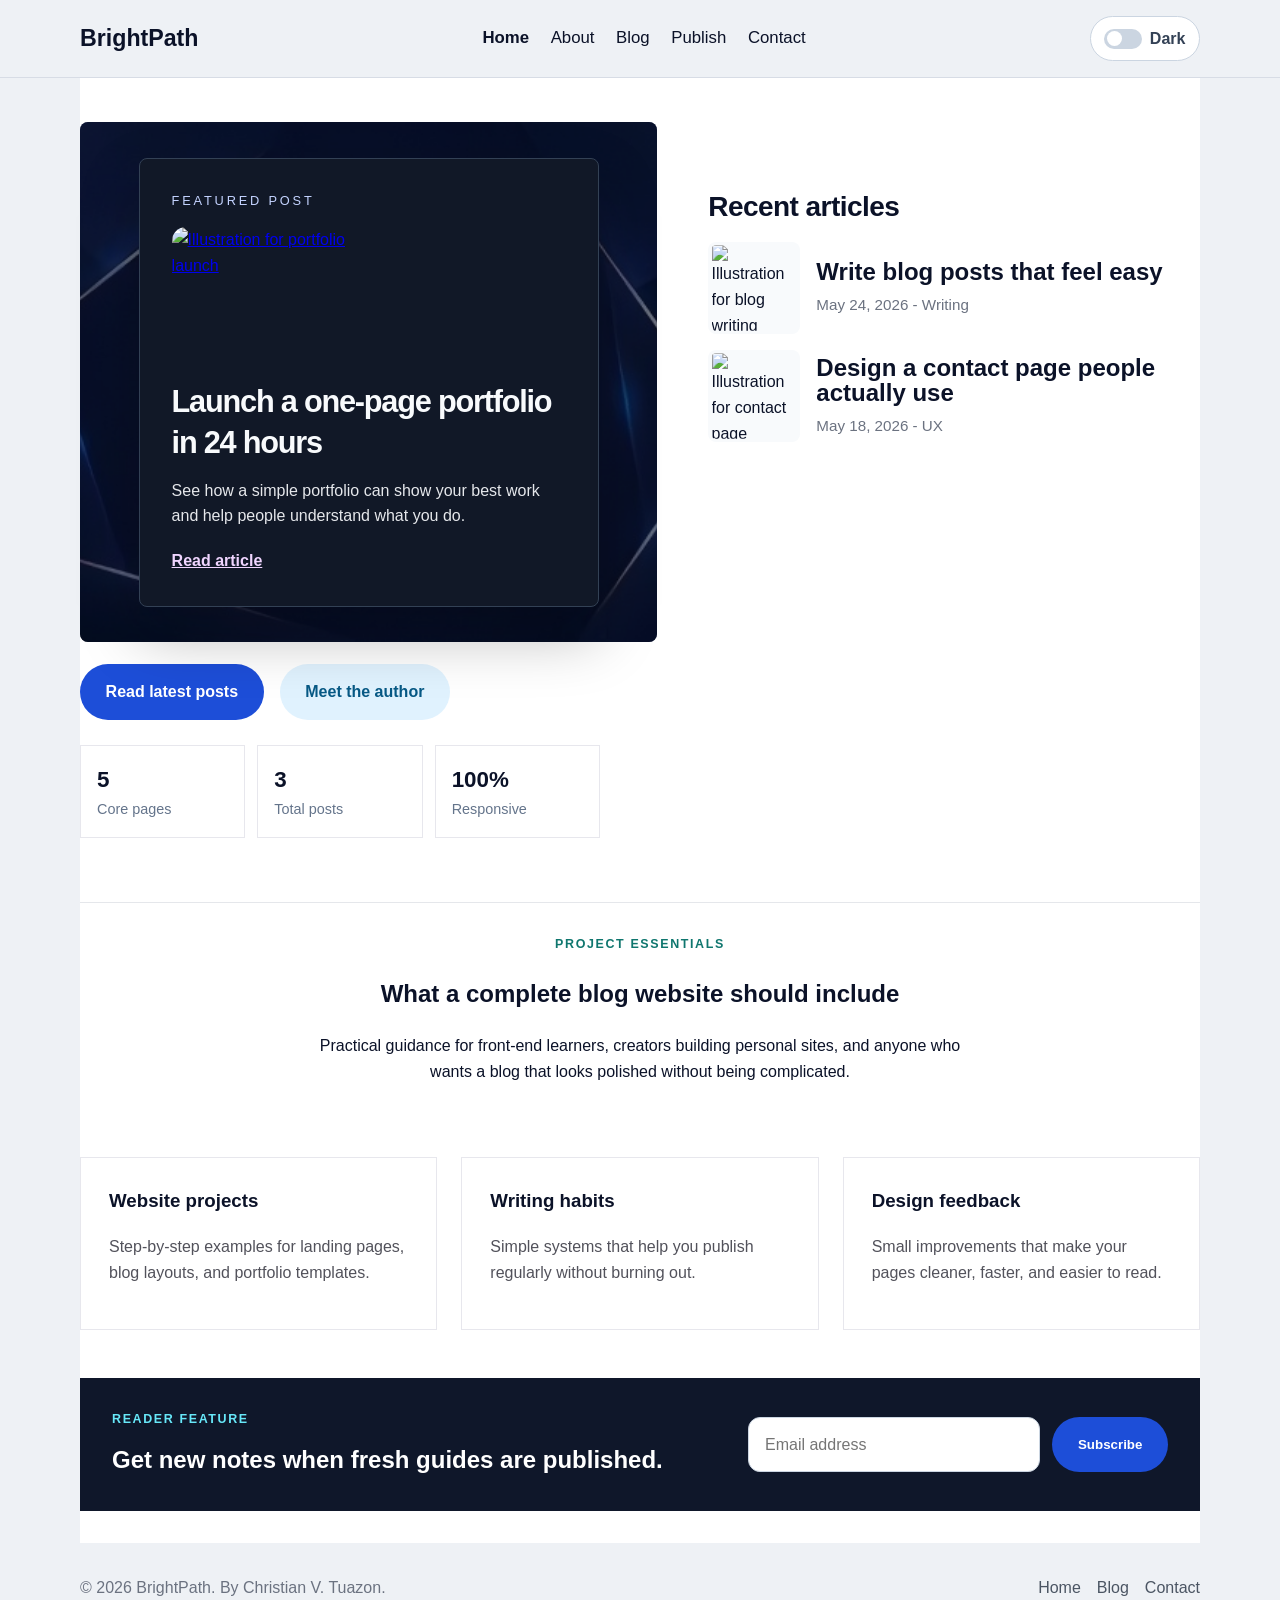
==== commit da2f2774: "Add files via upload" ====
--- a/index.html
+++ b/index.html
@@ -4,6 +4,7 @@
   <meta charset="UTF-8" />
   <meta name="viewport" content="width=device-width, initial-scale=1.0" />
   <title>BrightPath Blog | Home</title>
+  <link rel="icon" type="image/jpeg" href="FullLogo_Transparent_NoBuffer.png" />
   <link rel="stylesheet" href="styles.css?v=20260606-home-responsive-fast" />
 </head>
 <body class="home-editorial-page">
@@ -43,9 +44,9 @@
           <a class="btn btn-secondary" href="about.html">Meet the author</a>
         </div>
         <div class="hero-stats" aria-label="Website highlights">
-          <div><strong>5</strong><span>Core pages</span></div>
-          <div><strong id="home-post-count">3</strong><span>Total posts</span></div>
-          <div><strong>100%</strong><span>Responsive</span></div>
+            <div><strong>5</strong><span>Core pages</span></div>
+            <div><strong id="home-post-count">3</strong><span>Total posts</span></div>
+            <div><strong>100%</strong><span>Responsive</span></div>
         </div>
       </div>
 
@@ -126,10 +127,10 @@
       updateToggle();
     });
   </script>
-  <script src="posts-data.js?v=20260606"></script>
+  <script src="posts-data.js?v=20260607-fast-online"></script>
   <script>
     function paintHomePosts(homePosts) {
-      const recentPosts = homePosts.slice(1, 4);
+      const recentPosts = homePosts.slice(1, 7);
       const recentContainer = document.getElementById('home-recent-posts');
       const postCount = document.getElementById('home-post-count');
       const latestTitle = document.getElementById('home-latest-title');
@@ -151,21 +152,28 @@
 
       }
 
-      recentContainer.innerHTML = recentPosts.map((post) => `
-        <article class="home-recent-item">
-          <img src="${BlogStore.escape(post.image)}" alt="${BlogStore.escape(post.imageAlt)}" />
-          <div>
-            <h3><a href="post.html?id=${encodeURIComponent(post.id)}">${BlogStore.escape(post.title)}</a></h3>
-            <p class="meta">${BlogStore.escape(post.date)} - ${BlogStore.escape(post.categoryLabel)}</p>
-            <div class="home-author-row home-author-row-small"><span class="home-avatar">CT</span><span>Christian Tuazon</span></div>
+      recentContainer.innerHTML = recentPosts.map((post) => {
+        const authorMarkup = post.authorName ? `
+          <div class="home-author-row home-author-row-small">
+            <span class="home-avatar">${BlogStore.escape(post.authorInitials || 'CT')}</span>
+            <span>${BlogStore.escape(post.authorName)}</span>
           </div>
-        </article>
-      `).join('');
+        ` : '';
+
+        return `
+          <article class="home-recent-item">
+            <img src="${BlogStore.escape(post.image)}" alt="${BlogStore.escape(post.imageAlt)}" />
+            <div>
+              <h3><a href="post.html?id=${encodeURIComponent(post.id)}">${BlogStore.escape(post.title)}</a></h3>
+              <p class="meta">${BlogStore.escape(post.date)} - ${BlogStore.escape(post.categoryLabel)}</p>
+              ${authorMarkup}
+            </div>
+          </article>
+        `;
+      }).join('');
     }
 
     async function renderHomePosts() {
-      paintHomePosts(BlogStore.dedupePosts([...BlogStore.getLocalPosts(), ...defaultPosts]));
-
       const homePosts = await BlogStore.getPosts();
       paintHomePosts(homePosts);
     }
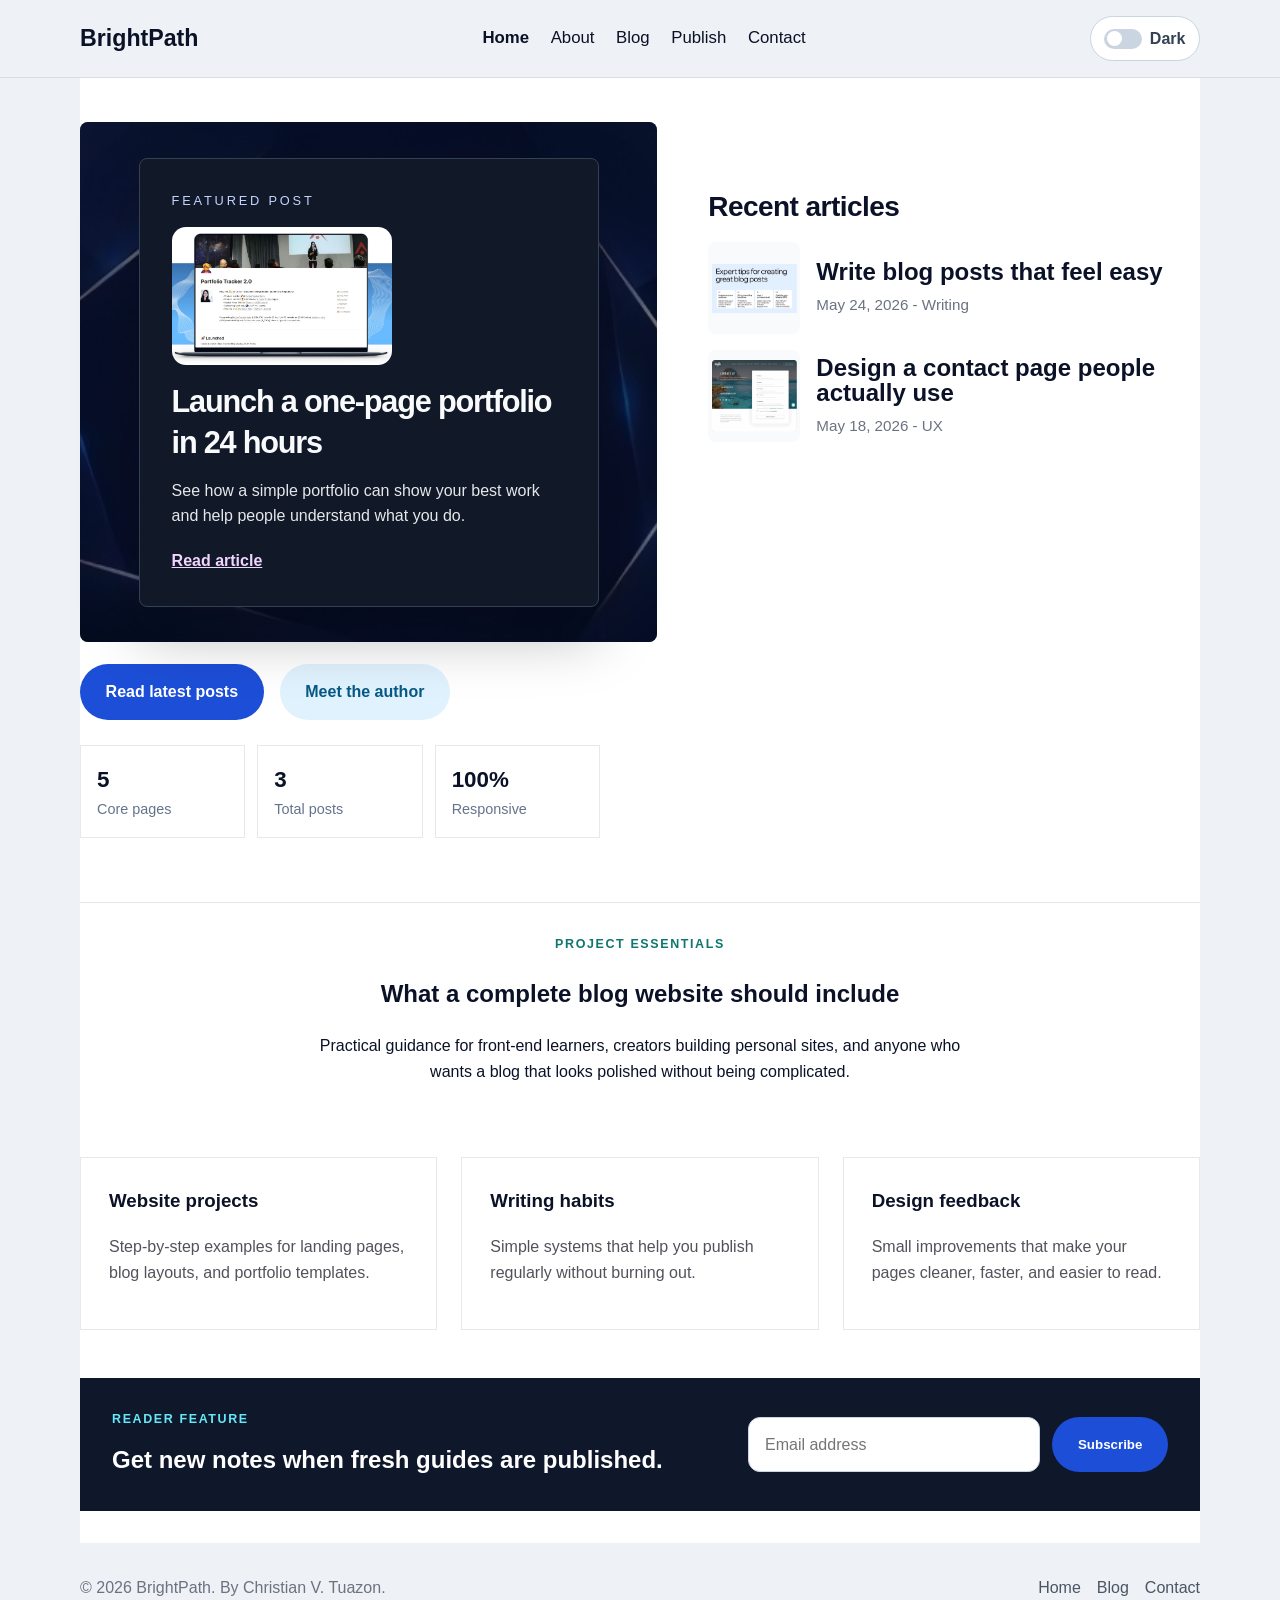
==== commit 4a37412b: "Update index.html" ====
--- a/index.html
+++ b/index.html
@@ -156,7 +156,7 @@
         const authorMarkup = post.authorName ? `
           <div class="home-author-row home-author-row-small">
             <span class="home-avatar">${BlogStore.escape(post.authorInitials || 'CT')}</span>
-            <span>${BlogStore.escape(post.authorName)}</span>
+            <span>${BlogStore.escape(post.authorName)}</span>  
           </div>
         ` : '';
 
